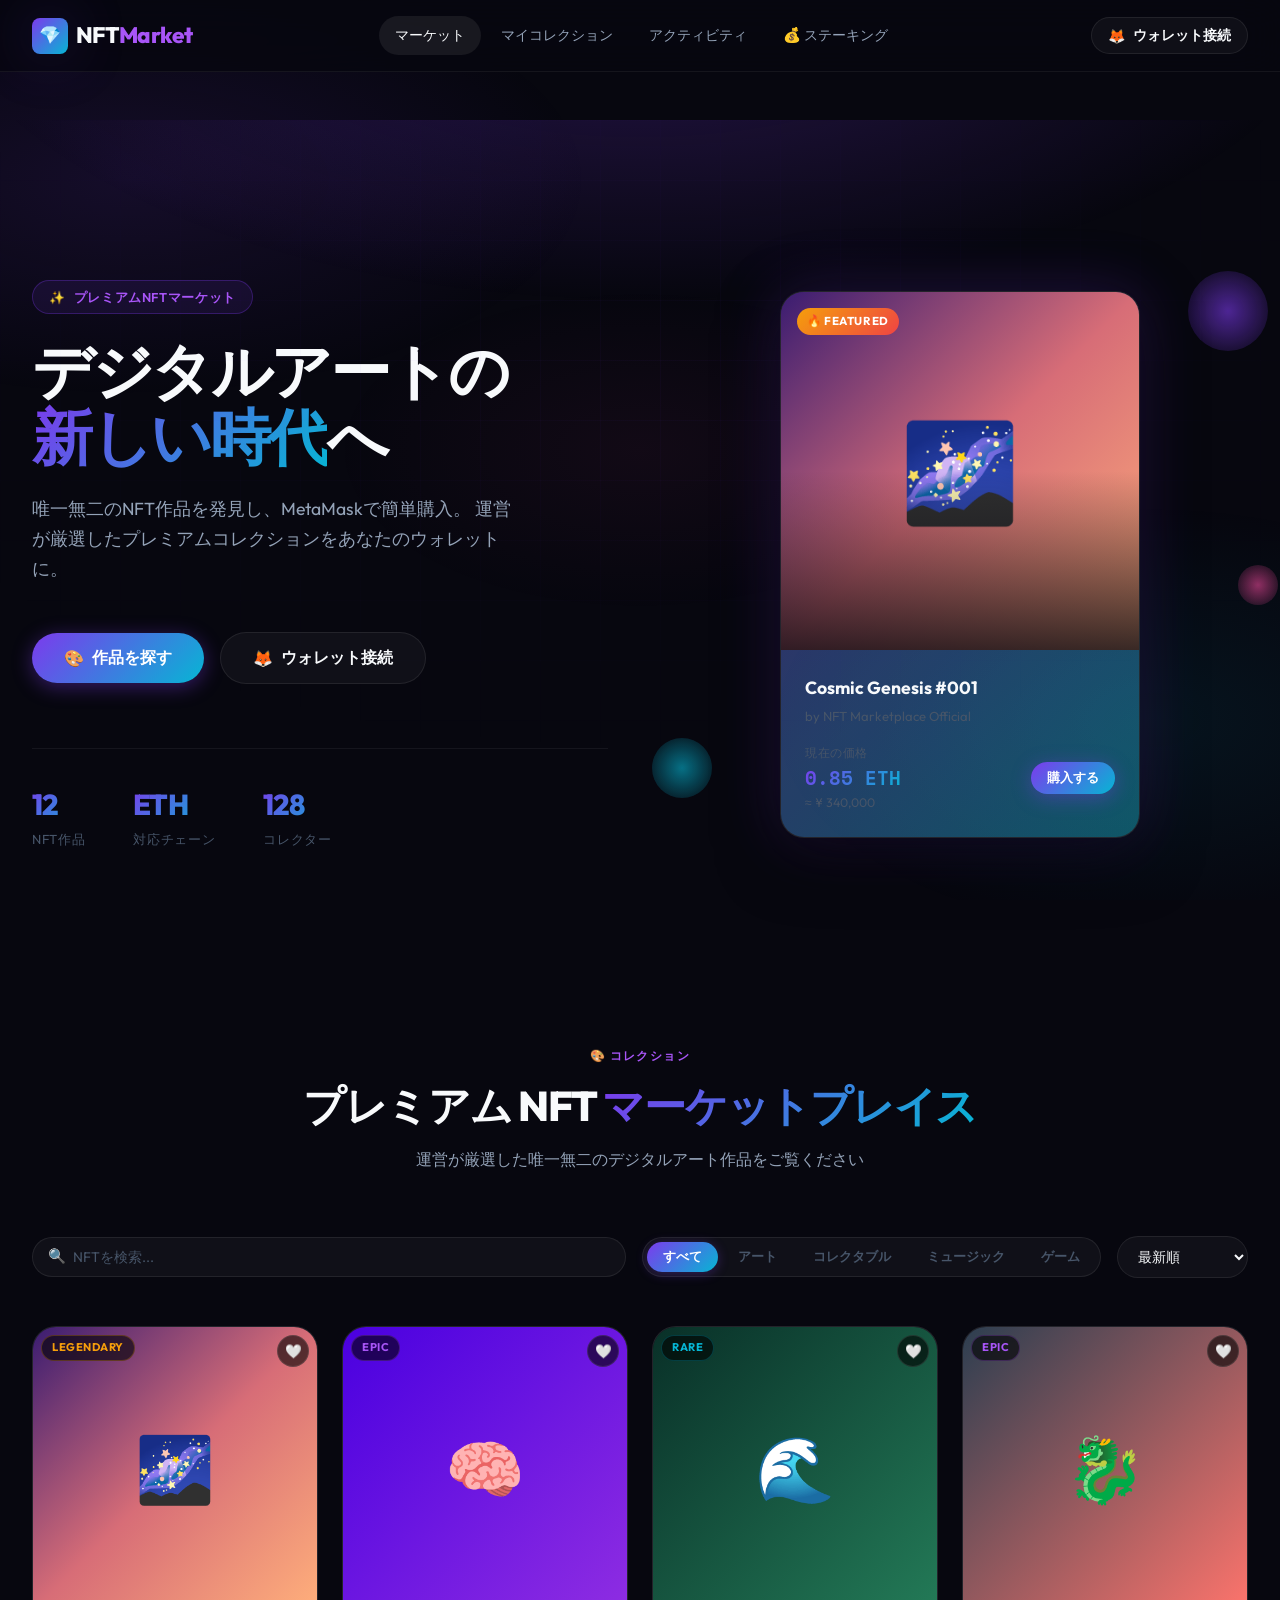
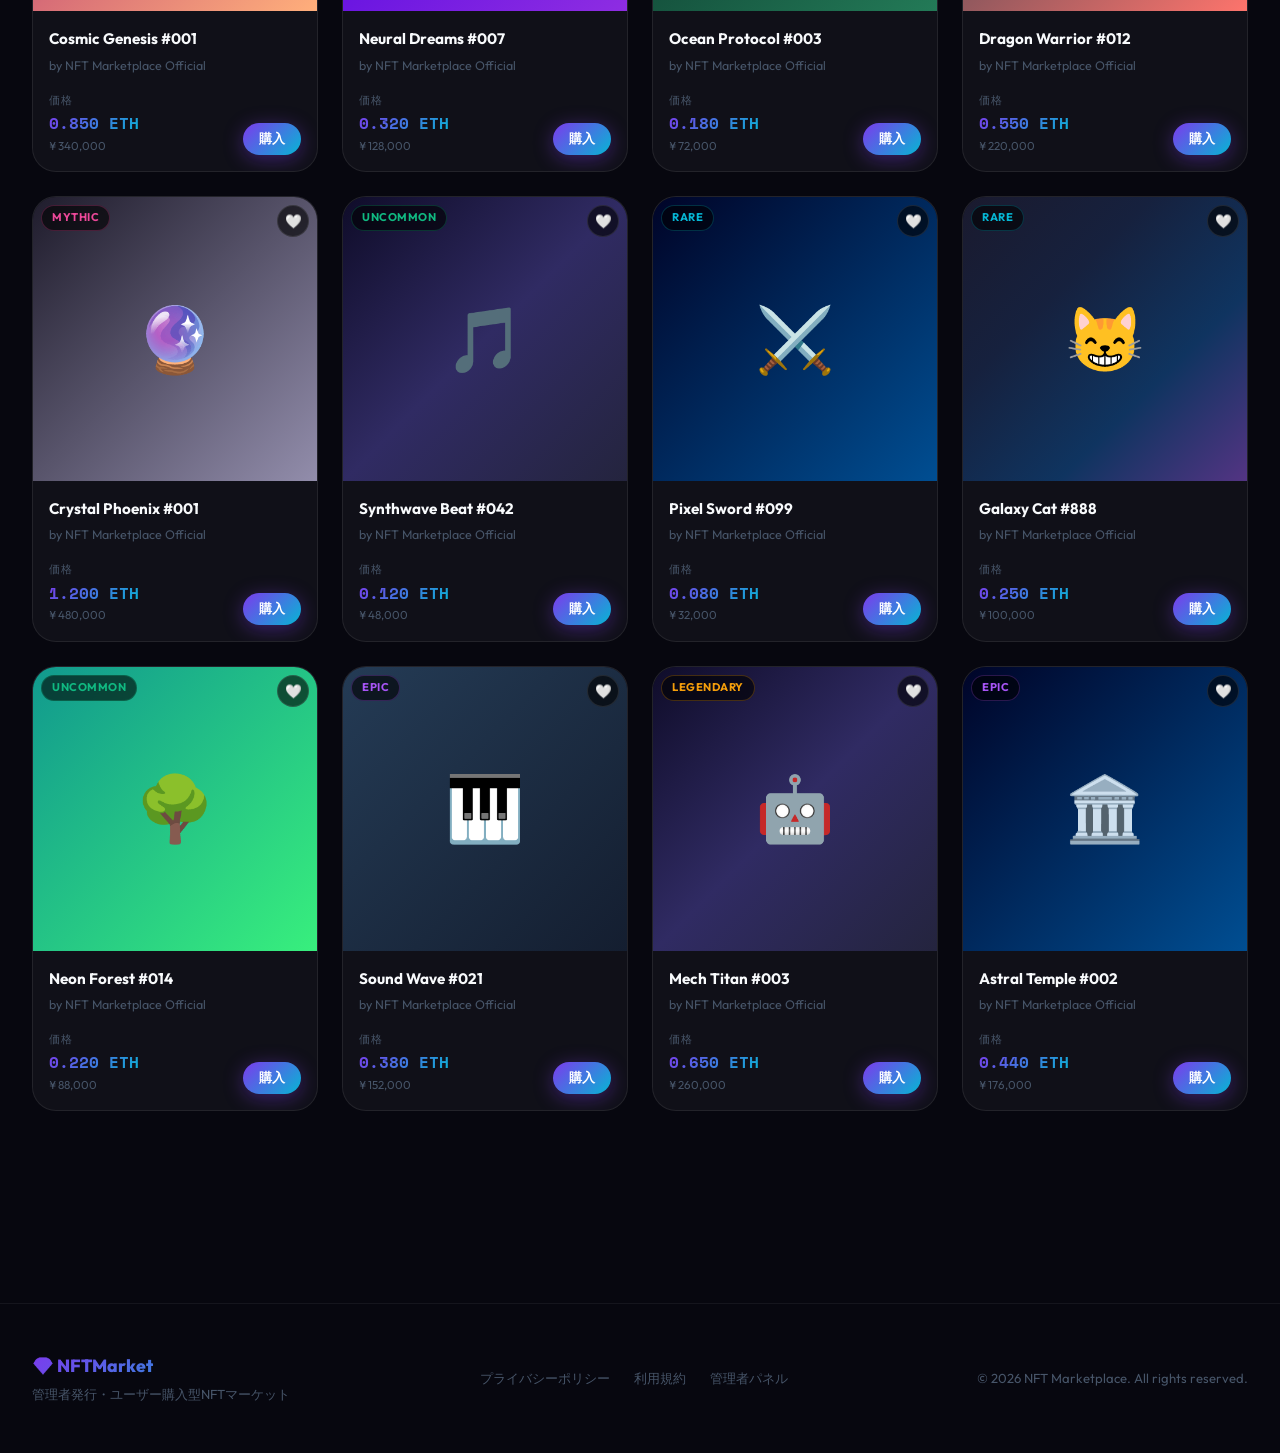
==== index.html @ 7eb214dc "feat: NFT Marketplace with staking feature - User marketplace: wallet connect, NFT grid, purchase fl" ====
<!DOCTYPE html>
<html lang="ja">

<head>
    <meta charset="UTF-8" />
    <meta name="viewport" content="width=device-width, initial-scale=1.0" />
    <meta name="description" content="NFT Marketplace — 唯一無二のデジタルアートを発見・購入。MetaMask対応のプレミアムNFTマーケット。" />
    <title>NFT Marketplace — デジタルアートの新時代</title>
    <link rel="stylesheet" href="styles.css" />
    <style>
        /* NFT color palettes for generated artwork */
        .nft-bg-1 {
            background: linear-gradient(135deg, #1a1a2e, #16213e, #0f3460, #533483);
        }

        .nft-bg-2 {
            background: linear-gradient(135deg, #0f0c29, #302b63, #24243e);
        }

        .nft-bg-3 {
            background: linear-gradient(135deg, #1f1c2c, #928dab);
        }

        .nft-bg-4 {
            background: linear-gradient(135deg, #093028, #237a57);
        }

        .nft-bg-5 {
            background: linear-gradient(135deg, #3a1c71, #d76d77, #ffaf7b);
        }

        .nft-bg-6 {
            background: linear-gradient(135deg, #000428, #004e92);
        }

        .nft-bg-7 {
            background: linear-gradient(135deg, #2c3e50, #fd746c);
        }

        .nft-bg-8 {
            background: linear-gradient(135deg, #243b55, #141e30);
        }

        .nft-bg-9 {
            background: linear-gradient(135deg, #4a00e0, #8e2de2);
        }

        .nft-bg-10 {
            background: linear-gradient(135deg, #11998e, #38ef7d);
        }
    </style>
</head>

<body>

    <!-- ============================================ -->
    <!-- NAVBAR                                       -->
    <!-- ============================================ -->
    <nav class="navbar" id="navbar">
        <div class="container">
            <div class="navbar-inner">
                <a href="#" class="navbar-logo" onclick="showPage('marketplace')">
                    <div class="logo-icon">💎</div>
                    <span>NFT<span class="logo-accent">Market</span></span>
                </a>

                <nav class="navbar-nav" role="navigation" aria-label="メインナビゲーション">
                    <a href="#" class="nav-link active" id="nav-marketplace"
                        onclick="showPage('marketplace'); return false;">マーケット</a>
                    <a href="#" class="nav-link" id="nav-collection"
                        onclick="showPage('collection'); return false;">マイコレクション</a>
                    <a href="#" class="nav-link" id="nav-activity"
                        onclick="showPage('activity'); return false;">アクティビティ</a>
                    <a href="#" class="nav-link" id="nav-staking" onclick="showPage('staking'); return false;">💰
                        ステーキング</a>
                </nav>

                <div class="navbar-actions">
                    <button class="btn-wallet" id="connectWalletBtn" onclick="openWalletModal()">
                        <span>🦊</span>
                        <span id="walletBtnText">ウォレット接続</span>
                    </button>
                </div>
            </div>
        </div>
    </nav>

    <!-- ============================================ -->
    <!-- MARKETPLACE PAGE                             -->
    <!-- ============================================ -->
    <div class="page-section active" id="page-marketplace">

        <!-- HERO -->
        <section class="hero">
            <div class="hero-bg"></div>
            <div class="hero-grid-lines"></div>
            <div class="container">
                <div class="hero-inner">
                    <!-- Left -->
                    <div class="hero-content" data-animate="fade-up">
                        <div class="hero-badge">
                            <span>✨</span>
                            <span>プレミアムNFTマーケット</span>
                        </div>
                        <h1 class="hero-title">
                            デジタルアートの<br>
                            <span class="text-gradient">新しい時代</span>へ
                        </h1>
                        <p class="hero-description">
                            唯一無二のNFT作品を発見し、MetaMaskで簡単購入。
                            運営が厳選したプレミアムコレクションをあなたのウォレットに。
                        </p>
                        <div class="hero-actions">
                            <button class="btn btn-primary btn-lg"
                                onclick="document.getElementById('marketplace-section').scrollIntoView({behavior:'smooth'})">
                                <span>🎨</span> 作品を探す
                            </button>
                            <button class="btn btn-secondary btn-lg" onclick="openWalletModal()">
                                <span>🦊</span> ウォレット接続
                            </button>
                        </div>
                        <div class="hero-stats">
                            <div class="hero-stat">
                                <div class="value text-gradient" id="stat-nfts">0</div>
                                <div class="label">NFT作品</div>
                            </div>
                            <div class="hero-stat">
                                <div class="value text-gradient">ETH</div>
                                <div class="label">対応チェーン</div>
                            </div>
                            <div class="hero-stat">
                                <div class="value text-gradient" id="stat-users">0</div>
                                <div class="label">コレクター</div>
                            </div>
                        </div>
                    </div>
                    <!-- Right: Featured NFT -->
                    <div class="hero-nft-showcase">
                        <div class="orb orb-1"></div>
                        <div class="orb orb-2"></div>
                        <div class="orb orb-3"></div>
                        <div class="featured-nft-card" id="featuredNFTCard">
                            <div class="nft-badge-featured">🔥 Featured</div>
                            <div class="featured-nft-img nft-bg-5" id="featuredNFTImg">
                                <span id="featuredNFTEmoji" style="font-size:6rem;">🌌</span>
                            </div>
                            <div class="featured-nft-info">
                                <div class="featured-nft-name" id="featuredNFTName">Cosmic Genesis #001</div>
                                <div class="featured-nft-creator" id="featuredNFTCreator">by NFT Marketplace Official
                                </div>
                                <div class="featured-nft-price-row">
                                    <div>
                                        <div class="price-label">現在の価格</div>
                                        <div class="price-value text-gradient" id="featuredNFTPrice">0.85 ETH</div>
                                        <div class="price-usd" id="featuredNFTPriceUSD">≈ ¥ 340,000</div>
                                    </div>
                                    <button class="btn btn-primary btn-sm" id="featuredBuyBtn"
                                        onclick="openFeaturedNFT()">購入する</button>
                                </div>
                            </div>
                        </div>
                    </div>
                </div>
            </div>
        </section>

        <!-- MARKETPLACE GRID -->
        <section class="section" id="marketplace-section">
            <div class="container">
                <div class="section-header">
                    <span class="section-label">🎨 コレクション</span>
                    <h2 class="section-title">プレミアム NFT <span class="text-gradient">マーケットプレイス</span></h2>
                    <p class="section-desc">運営が厳選した唯一無二のデジタルアート作品をご覧ください</p>
                </div>

                <!-- Filter Bar -->
                <div class="filter-bar">
                    <div class="search-input-wrap">
                        <span class="search-icon">🔍</span>
                        <input type="text" id="searchInput" class="search-input" placeholder="NFTを検索..."
                            oninput="filterNFTs()" />
                    </div>
                    <div class="filter-tabs" role="tablist">
                        <button class="filter-tab active" role="tab" onclick="setCategory('all', this)"
                            id="tab-all">すべて</button>
                        <button class="filter-tab" role="tab" onclick="setCategory('art', this)"
                            id="tab-art">アート</button>
                        <button class="filter-tab" role="tab" onclick="setCategory('collectible', this)"
                            id="tab-collectible">コレクタブル</button>
                        <button class="filter-tab" role="tab" onclick="setCategory('music', this)"
                            id="tab-music">ミュージック</button>
                        <button class="filter-tab" role="tab" onclick="setCategory('gaming', this)"
                            id="tab-gaming">ゲーム</button>
                    </div>
                    <select class="sort-select" id="sortSelect" onchange="sortNFTs()">
                        <option value="newest">最新順</option>
                        <option value="price-asc">価格: 安い順</option>
                        <option value="price-desc">価格: 高い順</option>
                        <option value="popular">人気順</option>
                    </select>
                </div>

                <!-- NFT Grid -->
                <div class="nft-grid" id="nftGrid" role="list" aria-label="NFTリスト">
                    <!-- Cards injected by JS -->
                </div>

                <div id="emptyState" class="empty-state hidden">
                    <div class="empty-state-icon">🔍</div>
                    <div class="empty-state-title">NFTが見つかりません</div>
                    <div class="empty-state-desc">検索条件を変更してお試しください</div>
                </div>
            </div>
        </section>

    </div><!-- /page-marketplace -->

    <!-- ============================================ -->
    <!-- MY COLLECTION PAGE                           -->
    <!-- ============================================ -->
    <div class="page-section" id="page-collection">
        <div class="container">
            <div class="section-header" style="padding-top: var(--space-3xl);">
                <span class="section-label">🏆 マイコレクション</span>
                <h2 class="section-title">所有している <span class="text-gradient">NFT</span></h2>
                <p class="section-desc">あなたのウォレットに収録されたNFT作品</p>
            </div>
            <div id="collectionGrid" class="nft-grid"></div>
            <div id="collectionEmpty" class="empty-state hidden">
                <div class="empty-state-icon">🎨</div>
                <div class="empty-state-title">コレクションがありません</div>
                <div class="empty-state-desc">マーケットプレイスでNFTを購入してコレクションを始めましょう！</div>
                <button class="btn btn-primary mt-lg" onclick="showPage('marketplace')">マーケットへ</button>
            </div>
            <div id="collectionNoWallet" class="empty-state">
                <div class="empty-state-icon">🦊</div>
                <div class="empty-state-title">ウォレットを接続してください</div>
                <div class="empty-state-desc">コレクションを表示するにはウォレット接続が必要です</div>
                <button class="btn btn-primary mt-lg" onclick="openWalletModal()">ウォレット接続</button>
            </div>
        </div>
    </div>

    <!-- ============================================ -->
    <!-- ACTIVITY PAGE                                -->
    <!-- ============================================ -->
    <div class="page-section" id="page-activity">
        <div class="container">
            <div class="section-header" style="padding-top: var(--space-3xl);">
                <span class="section-label">📊 アクティビティ</span>
                <h2 class="section-title">取引 <span class="text-gradient">履歴</span></h2>
                <p class="section-desc">最近のマーケットプレイスの取引記録</p>
            </div>
            <div id="activityList" class="activity-list"></div>
        </div>
        <style>
            .activity-list {
                display: flex;
                flex-direction: column;
                gap: var(--space-sm);
                max-width: 800px;
                margin: 0 auto;
            }

            .activity-row {
                display: flex;
                align-items: center;
                gap: var(--space-lg);
                padding: var(--space-md) var(--space-lg);
                background: var(--bg-card);
                border: 1px solid var(--border-card);
                border-radius: var(--radius-lg);
                transition: var(--transition);
            }

            .activity-row:hover {
                background: var(--bg-card-hover);
                border-color: var(--border-active);
            }

            .activity-emoji {
                font-size: 1.5rem;
                width: 42px;
                text-align: center;
                flex-shrink: 0;
            }

            .activity-details {
                flex: 1;
            }

            .activity-name {
                font-weight: 700;
                font-size: 0.9rem;
            }

            .activity-meta {
                font-size: 0.78rem;
                color: var(--text-muted);
                margin-top: 2px;
            }

            .activity-price {
                font-weight: 800;
                font-family: var(--font-mono);
                font-size: 0.95rem;
            }

            .activity-price .text-gradient {
                display: inline;
            }

            .activity-time {
                font-size: 0.75rem;
                color: var(--text-muted);
                flex-shrink: 0;
            }
        </style>
    </div>

    <!-- ============================================ -->
    <!-- NFT DETAIL MODAL                             -->
    <!-- ============================================ -->
    <div class="modal-overlay" id="nftModal" role="dialog" aria-modal="true" aria-labelledby="modalNFTName"
        onclick="closeModal(event)">
        <div class="modal" id="nftModalContent">
            <div class="modal-inner">
                <div class="modal-img-side nft-bg-5" id="modalImgSide">
                    <button class="modal-close" onclick="closeNFTModal()" aria-label="閉じる">✕</button>
                    <span id="modalEmoji" style="font-size:7rem; position:relative; z-index:1;">🌌</span>
                </div>
                <div class="modal-info-side">
                    <div>
                        <h2 class="modal-nft-name" id="modalNFTName">NFT Name</h2>
                        <div class="modal-nft-creator" id="modalNFTCreator">by NFT Marketplace Official</div>
                    </div>
                    <div class="modal-price-box">
                        <div class="price-label">現在の価格</div>
                        <div class="modal-price-eth" id="modalPriceETH">0.00 ETH</div>
                        <div class="modal-price-usd" id="modalPriceUSD">≈ ¥ 0</div>
                    </div>
                    <div>
                        <div
                            style="font-size:0.78rem; color:var(--text-muted); text-transform:uppercase; letter-spacing:0.08em; margin-bottom:var(--space-sm);">
                            説明</div>
                        <div class="modal-description" id="modalDescription">--</div>
                    </div>
                    <div>
                        <div
                            style="font-size:0.78rem; color:var(--text-muted); text-transform:uppercase; letter-spacing:0.08em; margin-bottom:var(--space-sm);">
                            プロパティ</div>
                        <div class="modal-properties" id="modalProperties"></div>
                    </div>
                    <div>
                        <button class="modal-buy-btn" id="modalBuyBtn" onclick="buyNFT()">
                            <span id="buyBtnText">💎 今すぐ購入</span>
                        </button>
                        <div id="buyStatusMsg"
                            style="text-align:center; font-size:0.8rem; color:var(--text-muted); margin-top:8px;"></div>
                    </div>
                </div>
            </div>
        </div>
    </div>

    <!-- ============================================ -->
    <!-- WALLET MODAL                                 -->
    <!-- ============================================ -->
    <div class="modal-overlay" id="walletModal" role="dialog" aria-modal="true" aria-labelledby="walletModalTitle"
        onclick="closeWalletModal(event)">
        <div class="modal wallet-modal" id="walletModalContent">
            <div class="modal-header">
                <div style="font-size:2.5rem; margin-bottom:var(--space-md);">🔐</div>
                <h2 class="modal-nft-name" id="walletModalTitle" style="font-size:1.3rem; margin-bottom:8px;">ウォレットを選択
                </h2>
                <p style="font-size:0.85rem; color:var(--text-muted);">NFTの購入・管理にウォレット接続が必要です</p>
            </div>
            <div class="modal-body">
                <div class="wallet-options" style="margin-top: var(--space-lg);">
                    <button class="wallet-option" id="metamaskBtn" onclick="connectWallet('metamask')">
                        <div class="wallet-option-icon" style="background: rgba(249,115,22,0.15);">🦊</div>
                        <div>
                            <div>MetaMask</div>
                            <div class="wallet-option-desc">最も人気のEthereumウォレット</div>
                        </div>
                        <span style="margin-left:auto; color:var(--text-muted);">→</span>
                    </button>
                    <button class="wallet-option" id="walletconnectBtn" onclick="connectWallet('walletconnect')">
                        <div class="wallet-option-icon" style="background: rgba(59,130,246,0.15);">🔗</div>
                        <div>
                            <div>WalletConnect</div>
                            <div class="wallet-option-desc">QRコードでモバイルウォレット接続</div>
                        </div>
                        <span style="margin-left:auto; color:var(--text-muted);">→</span>
                    </button>
                    <button class="wallet-option" id="coinbaseBtn" onclick="connectWallet('coinbase')">
                        <div class="wallet-option-icon" style="background: rgba(99,102,241,0.15);">🔵</div>
                        <div>
                            <div>Coinbase Wallet</div>
                            <div class="wallet-option-desc">Coinbase公式ウォレット</div>
                        </div>
                        <span style="margin-left:auto; color:var(--text-muted);">→</span>
                    </button>
                </div>
                <p style="text-align:center; font-size:0.75rem; color:var(--text-muted); margin-top:var(--space-lg);">
                    ウォレット接続により利用規約に同意したことになります
                </p>
            </div>
            <button class="modal-close" onclick="closeWalletModal()"
                style="position:absolute; top:16px; right:16px;">✕</button>
        </div>
    </div>

    <!-- ============================================ -->
    <!-- PURCHASE CONFIRM MODAL                       -->
    <!-- ============================================ -->
    <div class="modal-overlay" id="purchaseModal" role="dialog" aria-modal="true" onclick="closePurchaseModal(event)">
        <div class="modal" style="max-width:420px;" id="purchaseModalContent">
            <div style="padding:var(--space-2xl); text-align:center;">
                <div id="purchaseAnimation" style="font-size:3.5rem; margin-bottom:var(--space-lg);">⏳</div>
                <h2 style="font-size:1.3rem; margin-bottom:var(--space-sm);" id="purchaseTitle">取引を確認中...</h2>
                <p style="font-size:0.875rem; color:var(--text-secondary); margin-bottom:var(--space-xl);"
                    id="purchaseDesc">
                    MetaMaskで取引を承認してください
                </p>
                <div id="purchaseTxHash"
                    style="font-size:0.78rem; color:var(--text-muted); font-family:var(--font-mono); word-break:break-all; display:none;">
                </div>
                <button class="btn btn-secondary mt-lg" id="purchaseCloseBtn" onclick="closePurchaseModal()"
                    style="display:none;">閉じる</button>
            </div>
        </div>
    </div>

    <!-- ============================================ -->
    <!-- TOAST CONTAINER                              -->
    <!-- ============================================ -->
    <div class="toast-container" id="toastContainer" role="alert" aria-live="polite"></div>

    <!-- ============================================ -->
    <!-- STAKING PAGE                                 -->
    <!-- ============================================ -->
    <div class="page-section" id="page-staking">
        <div class="container">
            <div class="section-header" style="padding-top: var(--space-3xl);">
                <span class="section-label">💰 ステーキング</span>
                <h1 class="section-title">ETH <span class="text-gradient">ステーキング</span></h1>
                <p class="section-desc">ETHをステーキングしてUSDTを獲得。最大36% APRの高利回り運用プログラム</p>
            </div>

            <!-- Stats Bar -->
            <div class="staking-stats-bar">
                <div class="staking-stat-card">
                    <div class="staking-stat-value text-gradient" id="sTVL">0.000</div>
                    <div class="staking-stat-label">Total Value Locked (ETH)</div>
                </div>
                <div class="staking-stat-card">
                    <div class="staking-stat-value" style="color:#10b981;" id="sTotalRewards">0</div>
                    <div class="staking-stat-label">配布予定報酬 (USDT)</div>
                </div>
                <div class="staking-stat-card">
                    <div class="staking-stat-value" style="color:#f59e0b;">36%</div>
                    <div class="staking-stat-label">最高 APR</div>
                </div>
                <div class="staking-stat-card">
                    <div class="staking-stat-value" style="color:#a855f7;" id="sStakerCount">0</div>
                    <div class="staking-stat-label">ステーカー数</div>
                </div>
            </div>

            <!-- Grid: Selection + Form -->
            <div id="stakingContent"
                style="display:grid; grid-template-columns:1fr 360px; gap:var(--space-xl); align-items:start;">
                <!-- Left -->
                <div>
                    <!-- Step 1: APR -->
                    <div class="step-label">① APRプランを選択</div>
                    <div class="apr-tiers-grid" id="aprTiersGrid"></div>

                    <!-- Step 2: Period -->
                    <div class="step-label" style="margin-top:var(--space-lg);">② ステーキング期間を選択</div>
                    <div class="period-selector" id="periodSelector" style="margin-bottom:var(--space-2xl);"></div>

                    <!-- My Stakes -->
                    <div class="step-label" style="margin-top:var(--space-xl);">📋 マイステーキング</div>
                    <div id="myStakesList" class="my-stakes-list"></div>
                    <div id="myStakesEmpty" class="empty-state hidden">
                        <div class="empty-state-icon">💰</div>
                        <div class="empty-state-title">ステーキングはありません</div>
                        <div class="empty-state-desc">APRプランと期間を選択してステーキングを始めましょう</div>
                    </div>
                    <div id="myStakesNoWallet" class="empty-state">
                        <div class="empty-state-icon">🦊</div>
                        <div class="empty-state-title">ウォレットを接続してください</div>
                        <div class="empty-state-desc">ステーキングにはウォレット接続が必要です</div>
                        <button class="btn btn-primary mt-lg" onclick="openWalletModal()">ウォレット接続</button>
                    </div>
                </div>

                <!-- Right: Form -->
                <div>
                    <div class="staking-form-card">
                        <div class="staking-form-title">⚡ ステーキング設定</div>

                        <!-- Summary of selections -->
                        <div id="stakeSelectionSummary"
                            style="margin-bottom:var(--space-md); padding:var(--space-sm) var(--space-md); background:var(--bg-secondary); border-radius:var(--radius-md); font-size:0.8rem; color:var(--text-muted); display:flex; gap:8px; flex-wrap:wrap;">
                            <span id="sSelAPR">APR: 未選択</span>
                            <span style="opacity:0.3;">•</span>
                            <span id="sSelPeriod">期間: 未選択</span>
                        </div>

                        <!-- Amount -->
                        <div
                            style="font-size:0.75rem; font-weight:600; color:var(--text-muted); text-transform:uppercase; letter-spacing:0.08em; margin-bottom:6px;">
                            ステーキング額</div>
                        <div class="staking-amount-wrap">
                            <input type="number" id="stakeAmountInput" class="staking-amount-input" placeholder="0.00"
                                min="0.001" step="0.001" oninput="updateStakeCalc()" />
                            <span class="staking-amount-unit">ETH</span>
                        </div>
                        <div id="stakeMinWarning"
                            style="font-size:0.72rem; color:#f59e0b; margin-bottom:var(--space-sm); display:none;">⚠️
                            最小額: <span id="stakeMinAmt">0.1</span> ETH</div>

                        <!-- Reward Calculator -->
                        <div class="reward-calc" id="rewardCalc">
                            <div class="reward-row"><span class="rk">元本 USDT</span><span class="rv"
                                    id="calcPrincipal">—</span></div>
                            <div class="reward-row"><span class="rk">APR</span><span class="rv" id="calcAPR">—</span>
                            </div>
                            <div class="reward-row"><span class="rk">期間</span><span class="rv" id="calcPeriod">—</span>
                            </div>
                            <div class="reward-row"><span class="rk">報酬 USDT</span><span class="rv" id="calcReward"
                                    style="color:#10b981;">—</span></div>
                            <div class="reward-row reward-total"
                                style="margin-top:4px; padding-top:10px; border-top:1px solid var(--border-subtle);">
                                <span class="rk" style="font-weight:700;">💎 総受取額 USDT</span><span class="rv"
                                    id="calcTotal">—</span></div>
                            <div class="reward-row"><span class="rk">満期日</span><span class="rv" id="calcMaturity"
                                    style="font-size:0.78rem;">—</span></div>
                        </div>

                        <button class="btn btn-primary w-full" id="submitStakeBtn" onclick="submitStake()"
                            style="width:100%; padding:14px; font-size:1rem; border-radius:var(--radius-lg);" disabled>
                            <span id="submitStakeText">💰 ステーキングする</span>
                        </button>
                        <div style="text-align:center; font-size:0.72rem; color:var(--text-muted); margin-top:8px;"
                            id="stakeSubmitHint">
                            APR・期間・金額を選択してください
                        </div>

                        <div
                            style="margin-top:var(--space-lg); padding-top:var(--space-md); border-top:1px solid var(--border-subtle); font-size:0.72rem; color:var(--text-muted); line-height:1.8;">
                            <div>• 払い出しはすべて <strong style="color:var(--text-secondary);">USDT</strong> で行われます</div>
                            <div>• 期間途中の解約はできません</div>
                            <div>• ETH/USDT レート: 3,000 USDT (デモ)</div>
                        </div>
                    </div>
                </div>
            </div><!-- /grid -->
        </div>
    </div><!-- /page-staking -->

    <!-- ============================================ -->
    <!-- FOOTER                                       -->
    <!-- ============================================ -->
    <footer class="footer">
        <div class="container">
            <div class="footer-inner">
                <div>
                    <div class="footer-logo text-gradient">💎 NFTMarket</div>
                    <div class="footer-copy" style="margin-top:4px;">管理者発行・ユーザー購入型NFTマーケット</div>
                </div>
                <div class="footer-links">
                    <a href="#" class="footer-link">プライバシーポリシー</a>
                    <a href="#" class="footer-link">利用規約</a>
                    <a href="admin/" class="footer-link">管理者パネル</a>
                </div>
                <div class="footer-copy">© 2026 NFT Marketplace. All rights reserved.</div>
            </div>
        </div>
    </footer>

    <script src="app.js"></script>
</body>

</html>
---- styles.css ----
@import url('https://fonts.googleapis.com/css2?family=Outfit:wght@300;400;500;600;700;800;900&family=Space+Mono:ital,wght@0,400;0,700;1,400&display=swap');

/* ============================================
   DESIGN TOKENS
   ============================================ */
:root {
    /* Backgrounds */
    --bg-primary: #07070f;
    --bg-secondary: #0d0d1a;
    --bg-tertiary: #12121f;
    --bg-card: rgba(255, 255, 255, 0.04);
    --bg-card-hover: rgba(255, 255, 255, 0.07);
    --bg-glass: rgba(13, 13, 26, 0.7);

    /* Accent Colors */
    --accent-purple: #7c3aed;
    --accent-purple-light: #a855f7;
    --accent-cyan: #06b6d4;
    --accent-cyan-light: #22d3ee;
    --accent-pink: #ec4899;
    --accent-gold: #f59e0b;
    --accent-green: #10b981;

    /* Gradients */
    --gradient-primary: linear-gradient(135deg, #7c3aed 0%, #06b6d4 100%);
    --gradient-neon: linear-gradient(135deg, #ec4899 0%, #7c3aed 50%, #06b6d4 100%);
    --gradient-gold: linear-gradient(135deg, #f59e0b 0%, #ef4444 100%);
    --gradient-card-border: linear-gradient(135deg, rgba(124, 58, 237, 0.4), rgba(6, 182, 212, 0.4));
    --gradient-hero: radial-gradient(ellipse 80% 60% at 50% -20%, rgba(124, 58, 237, 0.3) 0%, transparent 70%);

    /* Text */
    --text-primary: #f8fafc;
    --text-secondary: #94a3b8;
    --text-muted: #475569;

    /* Borders */
    --border-subtle: rgba(255, 255, 255, 0.06);
    --border-active: rgba(124, 58, 237, 0.5);
    --border-card: rgba(255, 255, 255, 0.08);

    /* Glows & Shadows */
    --glow-purple: 0 0 60px rgba(124, 58, 237, 0.25);
    --glow-cyan: 0 0 60px rgba(6, 182, 212, 0.25);
    --glow-pink: 0 0 60px rgba(236, 72, 153, 0.25);
    --shadow-card: 0 8px 32px rgba(0, 0, 0, 0.4);
    --shadow-lg: 0 20px 60px rgba(0, 0, 0, 0.5);

    /* Spacing */
    --space-xs: 4px;
    --space-sm: 8px;
    --space-md: 16px;
    --space-lg: 24px;
    --space-xl: 32px;
    --space-2xl: 48px;
    --space-3xl: 64px;
    --space-4xl: 96px;

    /* Radii */
    --radius-sm: 8px;
    --radius-md: 12px;
    --radius-lg: 16px;
    --radius-xl: 24px;
    --radius-2xl: 32px;
    --radius-full: 9999px;

    /* Typography */
    --font-primary: 'Outfit', sans-serif;
    --font-mono: 'Space Mono', monospace;

    /* Transitions */
    --transition-fast: all 0.15s ease;
    --transition: all 0.3s cubic-bezier(0.4, 0, 0.2, 1);
    --transition-slow: all 0.5s cubic-bezier(0.4, 0, 0.2, 1);
}

/* ============================================
   RESET & BASE
   ============================================ */
*,
*::before,
*::after {
    margin: 0;
    padding: 0;
    box-sizing: border-box;
}

html {
    scroll-behavior: smooth;
    font-size: 16px;
}

body {
    font-family: var(--font-primary);
    background-color: var(--bg-primary);
    color: var(--text-primary);
    line-height: 1.6;
    overflow-x: hidden;
    min-height: 100vh;
}

body::before {
    content: '';
    position: fixed;
    inset: 0;
    background:
        radial-gradient(ellipse 60% 40% at 10% 20%, rgba(124, 58, 237, 0.12) 0%, transparent 60%),
        radial-gradient(ellipse 50% 40% at 90% 80%, rgba(6, 182, 212, 0.08) 0%, transparent 60%),
        radial-gradient(ellipse 40% 30% at 50% 50%, rgba(236, 72, 153, 0.05) 0%, transparent 60%);
    pointer-events: none;
    z-index: 0;
}

a {
    text-decoration: none;
    color: inherit;
}

ul {
    list-style: none;
}

img {
    max-width: 100%;
    display: block;
}

button {
    cursor: pointer;
    border: none;
    background: none;
    font-family: inherit;
}

input,
select,
textarea {
    font-family: inherit;
}

/* ============================================
   SCROLLBAR
   ============================================ */
::-webkit-scrollbar {
    width: 6px;
}

::-webkit-scrollbar-track {
    background: var(--bg-secondary);
}

::-webkit-scrollbar-thumb {
    background: linear-gradient(to bottom, var(--accent-purple), var(--accent-cyan));
    border-radius: var(--radius-full);
}

/* ============================================
   TYPOGRAPHY
   ============================================ */
h1,
h2,
h3,
h4,
h5,
h6 {
    font-weight: 700;
    line-height: 1.2;
    letter-spacing: -0.02em;
}

.text-gradient {
    background: var(--gradient-primary);
    -webkit-background-clip: text;
    -webkit-text-fill-color: transparent;
    background-clip: text;
}

.text-gradient-neon {
    background: var(--gradient-neon);
    -webkit-background-clip: text;
    -webkit-text-fill-color: transparent;
    background-clip: text;
}

.text-mono {
    font-family: var(--font-mono);
    font-size: 0.85em;
}

/* ============================================
   LAYOUT
   ============================================ */
.container {
    max-width: 1280px;
    margin: 0 auto;
    padding: 0 var(--space-xl);
}

.section {
    padding: var(--space-4xl) 0;
    position: relative;
    z-index: 1;
}

/* ============================================
   NAVBAR
   ============================================ */
.navbar {
    position: fixed;
    top: 0;
    left: 0;
    right: 0;
    z-index: 1000;
    padding: var(--space-md) 0;
    background: rgba(7, 7, 15, 0.8);
    backdrop-filter: blur(20px);
    -webkit-backdrop-filter: blur(20px);
    border-bottom: 1px solid var(--border-subtle);
    transition: var(--transition);
}

.navbar.scrolled {
    padding: var(--space-sm) 0;
    background: rgba(7, 7, 15, 0.95);
    box-shadow: 0 4px 30px rgba(0, 0, 0, 0.5);
}

.navbar-inner {
    display: flex;
    align-items: center;
    justify-content: space-between;
    gap: var(--space-xl);
}

.navbar-logo {
    display: flex;
    align-items: center;
    gap: var(--space-sm);
    font-size: 1.4rem;
    font-weight: 800;
    letter-spacing: -0.03em;
}

.navbar-logo .logo-icon {
    width: 36px;
    height: 36px;
    background: var(--gradient-primary);
    border-radius: var(--radius-sm);
    display: flex;
    align-items: center;
    justify-content: center;
    font-size: 1.1rem;
    box-shadow: var(--glow-purple);
}

.navbar-logo span {
    color: var(--text-primary);
}

.navbar-logo .logo-accent {
    color: var(--accent-purple-light);
}

.navbar-nav {
    display: flex;
    align-items: center;
    gap: var(--space-xs);
}

.nav-link {
    padding: var(--space-sm) var(--space-md);
    border-radius: var(--radius-full);
    font-size: 0.9rem;
    font-weight: 500;
    color: var(--text-secondary);
    transition: var(--transition);
    position: relative;
}

.nav-link:hover {
    color: var(--text-primary);
    background: var(--bg-card);
}

.nav-link.active {
    color: var(--text-primary);
    background: var(--bg-card-hover);
}

.navbar-actions {
    display: flex;
    align-items: center;
    gap: var(--space-md);
}

/* ============================================
   BUTTONS
   ============================================ */
.btn {
    display: inline-flex;
    align-items: center;
    justify-content: center;
    gap: var(--space-sm);
    padding: 10px var(--space-lg);
    border-radius: var(--radius-full);
    font-size: 0.9rem;
    font-weight: 600;
    transition: var(--transition);
    position: relative;
    overflow: hidden;
    white-space: nowrap;
}

.btn::before {
    content: '';
    position: absolute;
    inset: 0;
    background: rgba(255, 255, 255, 0.1);
    opacity: 0;
    transition: var(--transition);
}

.btn:hover::before {
    opacity: 1;
}

.btn-primary {
    background: var(--gradient-primary);
    color: white;
    box-shadow: 0 4px 20px rgba(124, 58, 237, 0.4);
}

.btn-primary:hover {
    transform: translateY(-2px);
    box-shadow: 0 8px 30px rgba(124, 58, 237, 0.5);
}

.btn-secondary {
    background: var(--bg-card);
    color: var(--text-primary);
    border: 1px solid var(--border-card);
}

.btn-secondary:hover {
    border-color: var(--border-active);
    background: var(--bg-card-hover);
    transform: translateY(-1px);
}

.btn-outline {
    background: transparent;
    color: var(--accent-purple-light);
    border: 1px solid var(--accent-purple);
}

.btn-outline:hover {
    background: rgba(124, 58, 237, 0.1);
    transform: translateY(-1px);
}

.btn-danger {
    background: linear-gradient(135deg, #ef4444, #dc2626);
    color: white;
}

.btn-sm {
    padding: 7px var(--space-md);
    font-size: 0.82rem;
}

.btn-lg {
    padding: 14px var(--space-xl);
    font-size: 1rem;
}

/* Wallet Connect Button */
.btn-wallet {
    background: var(--bg-card);
    border: 1px solid var(--border-card);
    color: var(--text-primary);
    padding: 8px var(--space-md);
    border-radius: var(--radius-full);
    font-size: 0.875rem;
    font-weight: 600;
    transition: var(--transition);
    display: flex;
    align-items: center;
    gap: var(--space-sm);
}

.btn-wallet:hover {
    border-color: var(--accent-purple);
    background: var(--bg-card-hover);
    box-shadow: var(--glow-purple);
}

.btn-wallet.connected {
    border-color: var(--accent-green);
    color: var(--accent-green);
}

.wallet-dot {
    width: 8px;
    height: 8px;
    border-radius: 50%;
    background: var(--accent-green);
    box-shadow: 0 0 8px var(--accent-green);
    animation: pulse-green 2s infinite;
}

@keyframes pulse-green {

    0%,
    100% {
        box-shadow: 0 0 4px var(--accent-green);
    }

    50% {
        box-shadow: 0 0 12px var(--accent-green);
    }
}

/* ============================================
   HERO SECTION
   ============================================ */
.hero {
    padding: 160px 0 var(--space-4xl);
    position: relative;
    z-index: 1;
    overflow: hidden;
}

.hero-bg {
    position: absolute;
    inset: 0;
    background: var(--gradient-hero);
    pointer-events: none;
}

.hero-grid-lines {
    position: absolute;
    inset: 0;
    background-image:
        linear-gradient(rgba(124, 58, 237, 0.04) 1px, transparent 1px),
        linear-gradient(90deg, rgba(124, 58, 237, 0.04) 1px, transparent 1px);
    background-size: 60px 60px;
    pointer-events: none;
    mask-image: radial-gradient(ellipse 80% 60% at 50% 30%, black 0%, transparent 80%);
}

.hero-inner {
    display: grid;
    grid-template-columns: 1fr 1fr;
    gap: var(--space-3xl);
    align-items: center;
}

.hero-badge {
    display: inline-flex;
    align-items: center;
    gap: var(--space-sm);
    padding: 6px var(--space-md);
    background: rgba(124, 58, 237, 0.1);
    border: 1px solid rgba(124, 58, 237, 0.3);
    border-radius: var(--radius-full);
    font-size: 0.8rem;
    font-weight: 600;
    color: var(--accent-purple-light);
    margin-bottom: var(--space-lg);
    letter-spacing: 0.05em;
    text-transform: uppercase;
}

.hero-title {
    font-size: clamp(2.5rem, 5vw, 3.8rem);
    font-weight: 900;
    line-height: 1.08;
    letter-spacing: -0.04em;
    margin-bottom: var(--space-lg);
}

.hero-description {
    font-size: 1.1rem;
    color: var(--text-secondary);
    line-height: 1.7;
    margin-bottom: var(--space-2xl);
    max-width: 480px;
}

.hero-actions {
    display: flex;
    align-items: center;
    gap: var(--space-md);
    flex-wrap: wrap;
}

.hero-stats {
    display: flex;
    gap: var(--space-2xl);
    margin-top: var(--space-3xl);
    padding-top: var(--space-xl);
    border-top: 1px solid var(--border-subtle);
}

.hero-stat .value {
    font-size: 1.8rem;
    font-weight: 800;
    letter-spacing: -0.03em;
}

.hero-stat .label {
    font-size: 0.82rem;
    color: var(--text-muted);
    margin-top: 2px;
    text-transform: uppercase;
    letter-spacing: 0.05em;
}

/* Hero Featured NFT */
.hero-nft-showcase {
    position: relative;
    display: flex;
    align-items: center;
    justify-content: center;
}

.featured-nft-card {
    width: 360px;
    background: var(--bg-card);
    border: 1px solid var(--border-card);
    border-radius: var(--radius-xl);
    overflow: hidden;
    box-shadow: var(--shadow-lg), var(--glow-purple);
    position: relative;
    animation: float 6s ease-in-out infinite;
}

@keyframes float {

    0%,
    100% {
        transform: translateY(0);
    }

    50% {
        transform: translateY(-16px);
    }
}

.featured-nft-card::before {
    content: '';
    position: absolute;
    inset: -1px;
    background: var(--gradient-card-border);
    border-radius: var(--radius-xl);
    z-index: -1;
}

.featured-nft-img {
    width: 100%;
    aspect-ratio: 1;
    background: linear-gradient(135deg, #1a1a2e, #16213e, #0f3460);
    display: flex;
    align-items: center;
    justify-content: center;
    font-size: 6rem;
    position: relative;
    overflow: hidden;
}

.featured-nft-img::after {
    content: '';
    position: absolute;
    inset: 0;
    background: linear-gradient(to bottom, transparent 50%, rgba(7, 7, 15, 0.8) 100%);
}

.nft-badge-featured {
    position: absolute;
    top: var(--space-md);
    left: var(--space-md);
    padding: 4px 10px;
    background: var(--gradient-gold);
    border-radius: var(--radius-full);
    font-size: 0.72rem;
    font-weight: 700;
    color: white;
    text-transform: uppercase;
    letter-spacing: 0.05em;
    z-index: 2;
}

.featured-nft-info {
    padding: var(--space-lg);
}

.featured-nft-name {
    font-size: 1.1rem;
    font-weight: 700;
    margin-bottom: var(--space-xs);
}

.featured-nft-creator {
    font-size: 0.82rem;
    color: var(--text-muted);
    margin-bottom: var(--space-md);
}

.featured-nft-price-row {
    display: flex;
    align-items: center;
    justify-content: space-between;
}

.price-label {
    font-size: 0.75rem;
    color: var(--text-muted);
    text-transform: uppercase;
    letter-spacing: 0.05em;
}

.price-value {
    font-size: 1.2rem;
    font-weight: 800;
    font-family: var(--font-mono);
}

.price-usd {
    font-size: 0.78rem;
    color: var(--text-muted);
}

/* Floating orbs around hero */
.orb {
    position: absolute;
    border-radius: 50%;
    pointer-events: none;
    animation: orb-float 8s ease-in-out infinite;
}

.orb-1 {
    width: 80px;
    height: 80px;
    background: radial-gradient(circle, rgba(124, 58, 237, 0.6), transparent);
    top: -20px;
    right: -20px;
    animation-delay: 0s;
}

.orb-2 {
    width: 60px;
    height: 60px;
    background: radial-gradient(circle, rgba(6, 182, 212, 0.6), transparent);
    bottom: 40px;
    left: -20px;
    animation-delay: 3s;
}

.orb-3 {
    width: 40px;
    height: 40px;
    background: radial-gradient(circle, rgba(236, 72, 153, 0.6), transparent);
    top: 50%;
    right: -30px;
    animation-delay: 5s;
}

@keyframes orb-float {

    0%,
    100% {
        transform: translateY(0) scale(1);
        opacity: 0.7;
    }

    50% {
        transform: translateY(-20px) scale(1.1);
        opacity: 1;
    }
}

/* ============================================
   SECTION HEADERS
   ============================================ */
.section-header {
    text-align: center;
    margin-bottom: var(--space-3xl);
}

.section-label {
    display: inline-block;
    font-size: 0.75rem;
    font-weight: 700;
    text-transform: uppercase;
    letter-spacing: 0.12em;
    color: var(--accent-purple-light);
    margin-bottom: var(--space-md);
}

.section-title {
    font-size: clamp(1.8rem, 3.5vw, 2.6rem);
    font-weight: 800;
    margin-bottom: var(--space-md);
    letter-spacing: -0.03em;
}

.section-desc {
    font-size: 1rem;
    color: var(--text-secondary);
    max-width: 520px;
    margin: 0 auto;
}

/* ============================================
   FILTER BAR
   ============================================ */
.filter-bar {
    display: flex;
    align-items: center;
    gap: var(--space-md);
    margin-bottom: var(--space-2xl);
    flex-wrap: wrap;
}

.search-input-wrap {
    flex: 1;
    min-width: 240px;
    position: relative;
}

.search-input-wrap .search-icon {
    position: absolute;
    left: var(--space-md);
    top: 50%;
    transform: translateY(-50%);
    color: var(--text-muted);
    font-size: 0.9rem;
    pointer-events: none;
}

.search-input {
    width: 100%;
    padding: 10px var(--space-md) 10px 40px;
    background: var(--bg-card);
    border: 1px solid var(--border-card);
    border-radius: var(--radius-full);
    color: var(--text-primary);
    font-size: 0.875rem;
    transition: var(--transition);
    outline: none;
}

.search-input:focus {
    border-color: var(--border-active);
    background: var(--bg-card-hover);
    box-shadow: 0 0 0 3px rgba(124, 58, 237, 0.1);
}

.search-input::placeholder {
    color: var(--text-muted);
}

.filter-tabs {
    display: flex;
    gap: var(--space-xs);
    background: var(--bg-card);
    border: 1px solid var(--border-card);
    border-radius: var(--radius-full);
    padding: 4px;
}

.filter-tab {
    padding: 6px var(--space-md);
    border-radius: var(--radius-full);
    font-size: 0.82rem;
    font-weight: 600;
    color: var(--text-muted);
    transition: var(--transition);
    cursor: pointer;
}

.filter-tab:hover {
    color: var(--text-primary);
}

.filter-tab.active {
    background: var(--gradient-primary);
    color: white;
    box-shadow: 0 2px 12px rgba(124, 58, 237, 0.3);
}

.sort-select {
    padding: 10px var(--space-md);
    background: var(--bg-card);
    border: 1px solid var(--border-card);
    border-radius: var(--radius-full);
    color: var(--text-primary);
    font-size: 0.875rem;
    outline: none;
    cursor: pointer;
    transition: var(--transition);
}

.sort-select:focus {
    border-color: var(--border-active);
}

/* ============================================
   NFT GRID
   ============================================ */
.nft-grid {
    display: grid;
    grid-template-columns: repeat(auto-fill, minmax(260px, 1fr));
    gap: var(--space-lg);
}

/* NFT Card */
.nft-card {
    background: var(--bg-card);
    border: 1px solid var(--border-card);
    border-radius: var(--radius-xl);
    overflow: hidden;
    transition: var(--transition);
    cursor: pointer;
    position: relative;
    group: '';
}

.nft-card:hover {
    border-color: rgba(124, 58, 237, 0.4);
    transform: translateY(-6px);
    box-shadow: var(--shadow-lg), 0 0 30px rgba(124, 58, 237, 0.15);
    background: var(--bg-card-hover);
}

.nft-card-img {
    width: 100%;
    aspect-ratio: 1;
    position: relative;
    overflow: hidden;
    display: flex;
    align-items: center;
    justify-content: center;
    font-size: 4rem;
}

.nft-card-img .nft-emoji {
    transition: var(--transition);
}

.nft-card:hover .nft-emoji {
    transform: scale(1.1);
}

.nft-card-overlay {
    position: absolute;
    inset: 0;
    background: rgba(7, 7, 15, 0.7);
    display: flex;
    align-items: center;
    justify-content: center;
    opacity: 0;
    transition: var(--transition);
    backdrop-filter: blur(4px);
}

.nft-card:hover .nft-card-overlay {
    opacity: 1;
}

.nft-category-badge {
    position: absolute;
    top: var(--space-sm);
    left: var(--space-sm);
    padding: 3px 10px;
    background: rgba(0, 0, 0, 0.6);
    backdrop-filter: blur(8px);
    border-radius: var(--radius-full);
    font-size: 0.7rem;
    font-weight: 700;
    text-transform: uppercase;
    letter-spacing: 0.05em;
    border: 1px solid rgba(255, 255, 255, 0.1);
}

.nft-like-btn {
    position: absolute;
    top: var(--space-sm);
    right: var(--space-sm);
    width: 32px;
    height: 32px;
    background: rgba(0, 0, 0, 0.6);
    backdrop-filter: blur(8px);
    border-radius: 50%;
    display: flex;
    align-items: center;
    justify-content: center;
    font-size: 0.85rem;
    border: 1px solid rgba(255, 255, 255, 0.1);
    transition: var(--transition);
    z-index: 2;
}

.nft-like-btn:hover,
.nft-like-btn.liked {
    background: rgba(236, 72, 153, 0.2);
    border-color: var(--accent-pink);
    color: var(--accent-pink);
}

.nft-card-body {
    padding: var(--space-md);
}

.nft-card-name {
    font-size: 0.95rem;
    font-weight: 700;
    margin-bottom: 4px;
    white-space: nowrap;
    overflow: hidden;
    text-overflow: ellipsis;
}

.nft-card-creator {
    font-size: 0.78rem;
    color: var(--text-muted);
    margin-bottom: var(--space-md);
}

.nft-card-footer {
    display: flex;
    align-items: flex-end;
    justify-content: space-between;
    gap: var(--space-sm);
}

.nft-price-block .price-label {
    font-size: 0.68rem;
    color: var(--text-muted);
    text-transform: uppercase;
    letter-spacing: 0.08em;
    margin-bottom: 2px;
}

.nft-price-eth {
    font-size: 1rem;
    font-weight: 800;
    font-family: var(--font-mono);
    background: var(--gradient-primary);
    -webkit-background-clip: text;
    -webkit-text-fill-color: transparent;
    background-clip: text;
}

.nft-price-usd {
    font-size: 0.72rem;
    color: var(--text-muted);
}

/* ============================================
   NFT DETAIL MODAL
   ============================================ */
.modal-overlay {
    position: fixed;
    inset: 0;
    background: rgba(0, 0, 0, 0.85);
    backdrop-filter: blur(12px);
    -webkit-backdrop-filter: blur(12px);
    z-index: 2000;
    display: flex;
    align-items: center;
    justify-content: center;
    padding: var(--space-lg);
    opacity: 0;
    pointer-events: none;
    transition: var(--transition);
}

.modal-overlay.open {
    opacity: 1;
    pointer-events: all;
}

.modal {
    background: var(--bg-secondary);
    border: 1px solid var(--border-card);
    border-radius: var(--radius-2xl);
    width: 100%;
    max-width: 880px;
    max-height: 90vh;
    overflow-y: auto;
    box-shadow: var(--shadow-lg);
    transform: scale(0.95) translateY(20px);
    transition: var(--transition);
}

.modal-overlay.open .modal {
    transform: scale(1) translateY(0);
}

.modal-inner {
    display: grid;
    grid-template-columns: 1fr 1fr;
    gap: 0;
}

.modal-img-side {
    position: relative;
    border-radius: var(--radius-2xl) 0 0 var(--radius-2xl);
    overflow: hidden;
    aspect-ratio: 1;
    display: flex;
    align-items: center;
    justify-content: center;
    font-size: 7rem;
}

.modal-info-side {
    padding: var(--space-2xl);
    display: flex;
    flex-direction: column;
    gap: var(--space-lg);
}

.modal-close {
    position: absolute;
    top: var(--space-md);
    right: var(--space-md);
    width: 36px;
    height: 36px;
    background: rgba(0, 0, 0, 0.5);
    border-radius: 50%;
    display: flex;
    align-items: center;
    justify-content: center;
    font-size: 1.1rem;
    color: white;
    z-index: 10;
    transition: var(--transition);
}

.modal-close:hover {
    background: rgba(239, 68, 68, 0.5);
}

.modal-nft-name {
    font-size: 1.6rem;
    font-weight: 800;
}

.modal-nft-creator {
    font-size: 0.875rem;
    color: var(--text-muted);
    margin-top: 4px;
}

.modal-price-box {
    background: var(--bg-card);
    border: 1px solid var(--border-card);
    border-radius: var(--radius-lg);
    padding: var(--space-lg);
}

.modal-price-box .price-label {
    font-size: 0.75rem;
    text-transform: uppercase;
    letter-spacing: 0.08em;
    color: var(--text-muted);
    margin-bottom: var(--space-sm);
}

.modal-price-eth {
    font-size: 2rem;
    font-weight: 900;
    font-family: var(--font-mono);
    background: var(--gradient-primary);
    -webkit-background-clip: text;
    -webkit-text-fill-color: transparent;
    background-clip: text;
}

.modal-price-usd {
    font-size: 0.9rem;
    color: var(--text-secondary);
    margin-top: 4px;
}

.modal-description {
    font-size: 0.9rem;
    color: var(--text-secondary);
    line-height: 1.7;
}

.modal-properties {
    display: grid;
    grid-template-columns: 1fr 1fr;
    gap: var(--space-sm);
}

.property-chip {
    background: rgba(124, 58, 237, 0.08);
    border: 1px solid rgba(124, 58, 237, 0.2);
    border-radius: var(--radius-md);
    padding: var(--space-sm) var(--space-md);
    text-align: center;
}

.property-chip .prop-type {
    font-size: 0.65rem;
    text-transform: uppercase;
    letter-spacing: 0.08em;
    color: var(--accent-purple-light);
    margin-bottom: 2px;
}

.property-chip .prop-value {
    font-size: 0.85rem;
    font-weight: 700;
}

.modal-buy-btn {
    background: var(--gradient-primary);
    color: white;
    border: none;
    border-radius: var(--radius-full);
    padding: 14px;
    font-size: 1rem;
    font-weight: 700;
    cursor: pointer;
    transition: var(--transition);
    box-shadow: 0 4px 20px rgba(124, 58, 237, 0.4);
    width: 100%;
}

.modal-buy-btn:hover {
    transform: translateY(-2px);
    box-shadow: 0 8px 30px rgba(124, 58, 237, 0.5);
}

.modal-buy-btn:disabled {
    opacity: 0.5;
    cursor: not-allowed;
    transform: none;
}

/* ============================================
   WALLET MODAL
   ============================================ */
.wallet-modal {
    max-width: 440px;
}

.wallet-modal .modal-header {
    padding: var(--space-xl) var(--space-xl) 0;
    text-align: center;
}

.wallet-modal .modal-body {
    padding: var(--space-xl);
}

.wallet-options {
    display: flex;
    flex-direction: column;
    gap: var(--space-sm);
}

.wallet-option {
    display: flex;
    align-items: center;
    gap: var(--space-md);
    padding: var(--space-md) var(--space-lg);
    background: var(--bg-card);
    border: 1px solid var(--border-card);
    border-radius: var(--radius-lg);
    cursor: pointer;
    transition: var(--transition);
    font-size: 0.95rem;
    font-weight: 600;
    text-align: left;
    width: 100%;
    color: var(--text-primary);
}

.wallet-option:hover {
    border-color: var(--accent-purple);
    background: var(--bg-card-hover);
    transform: translateX(4px);
}

.wallet-option-icon {
    width: 42px;
    height: 42px;
    border-radius: var(--radius-md);
    display: flex;
    align-items: center;
    justify-content: center;
    font-size: 1.4rem;
    flex-shrink: 0;
}

.wallet-option-desc {
    font-size: 0.75rem;
    color: var(--text-muted);
    font-weight: 400;
    margin-top: 2px;
}

/* ============================================
   MY COLLECTION PAGE
   ============================================ */
.page-section {
    padding-top: 120px;
    min-height: 100vh;
    display: none;
    position: relative;
    z-index: 1;
}

.page-section.active {
    display: block;
}

.empty-state {
    text-align: center;
    padding: var(--space-4xl) 0;
}

.empty-state-icon {
    font-size: 4rem;
    margin-bottom: var(--space-lg);
    opacity: 0.4;
}

.empty-state-title {
    font-size: 1.4rem;
    font-weight: 700;
    margin-bottom: var(--space-sm);
    color: var(--text-secondary);
}

.empty-state-desc {
    font-size: 0.9rem;
    color: var(--text-muted);
    margin-bottom: var(--space-xl);
}

/* ============================================
   TOAST NOTIFICATIONS
   ============================================ */
.toast-container {
    position: fixed;
    bottom: var(--space-xl);
    right: var(--space-xl);
    z-index: 9999;
    display: flex;
    flex-direction: column;
    gap: var(--space-sm);
}

.toast {
    display: flex;
    align-items: center;
    gap: var(--space-md);
    padding: var(--space-md) var(--space-lg);
    background: var(--bg-tertiary);
    border: 1px solid var(--border-card);
    border-radius: var(--radius-lg);
    box-shadow: var(--shadow-lg);
    font-size: 0.875rem;
    font-weight: 500;
    min-width: 280px;
    max-width: 380px;
    transform: translateX(110%);
    transition: transform 0.4s cubic-bezier(0.34, 1.56, 0.64, 1);
    backdrop-filter: blur(10px);
}

.toast.show {
    transform: translateX(0);
}

.toast-success {
    border-left: 3px solid var(--accent-green);
}

.toast-error {
    border-left: 3px solid #ef4444;
}

.toast-info {
    border-left: 3px solid var(--accent-cyan);
}

.toast-warning {
    border-left: 3px solid var(--accent-gold);
}

.toast-icon {
    font-size: 1.1rem;
    flex-shrink: 0;
}

/* ============================================
   FOOTER
   ============================================ */
.footer {
    border-top: 1px solid var(--border-subtle);
    padding: var(--space-2xl) 0;
    margin-top: var(--space-4xl);
    position: relative;
    z-index: 1;
}

.footer-inner {
    display: flex;
    align-items: center;
    justify-content: space-between;
    gap: var(--space-lg);
}

.footer-logo {
    font-size: 1.1rem;
    font-weight: 800;
}

.footer-copy {
    font-size: 0.82rem;
    color: var(--text-muted);
}

.footer-links {
    display: flex;
    gap: var(--space-lg);
}

.footer-link {
    font-size: 0.82rem;
    color: var(--text-muted);
    transition: var(--transition);
}

.footer-link:hover {
    color: var(--text-primary);
}

/* ============================================
   LOADING SKELETON
   ============================================ */
.skeleton {
    background: linear-gradient(90deg, var(--bg-card) 25%, var(--bg-card-hover) 50%, var(--bg-card) 75%);
    background-size: 200% 100%;
    animation: shimmer 1.5s infinite;
    border-radius: var(--radius-md);
}

@keyframes shimmer {
    0% {
        background-position: 200% 0;
    }

    100% {
        background-position: -200% 0;
    }
}

/* ============================================
   UTILITIES
   ============================================ */
.hidden {
    display: none !important;
}

.flex {
    display: flex;
}

.items-center {
    align-items: center;
}

.justify-between {
    justify-content: space-between;
}

.gap-sm {
    gap: var(--space-sm);
}

.gap-md {
    gap: var(--space-md);
}

.text-center {
    text-align: center;
}

.w-full {
    width: 100%;
}

.mt-sm {
    margin-top: var(--space-sm);
}

.mt-md {
    margin-top: var(--space-md);
}

.mt-lg {
    margin-top: var(--space-lg);
}

/* ============================================
   RESPONSIVE
   ============================================ */
@media (max-width: 1024px) {
    .hero-inner {
        grid-template-columns: 1fr;
        text-align: center;
    }

    .hero-description {
        margin: 0 auto var(--space-2xl);
    }

    .hero-actions {
        justify-content: center;
    }

    .hero-stats {
        justify-content: center;
    }

    .hero-nft-showcase {
        order: -1;
    }

    .featured-nft-card {
        width: 300px;
    }

    .modal-inner {
        grid-template-columns: 1fr;
    }

    .modal-img-side {
        border-radius: var(--radius-2xl) var(--radius-2xl) 0 0;
        aspect-ratio: 16/9;
    }
}

@media (max-width: 768px) {
    .container {
        padding: 0 var(--space-md);
    }

    .navbar-nav {
        display: none;
    }

    .nft-grid {
        grid-template-columns: repeat(auto-fill, minmax(200px, 1fr));
    }

    .filter-bar {
        flex-direction: column;
        align-items: stretch;
    }

    .filter-tabs {
        justify-content: center;
    }

    .footer-inner {
        flex-direction: column;
        text-align: center;
    }

    .toast-container {
        left: var(--space-md);
        right: var(--space-md);
        bottom: var(--space-md);
    }

    .toast {
        min-width: auto;
    }

    .hero-stats {
        gap: var(--space-xl);
    }

    .hero-stat .value {
        font-size: 1.4rem;
    }
}

@media (max-width: 480px) {
    .nft-grid {
        grid-template-columns: 1fr 1fr;
    }

    .hero-actions {
        flex-direction: column;
    }

    .hero-actions .btn {
        width: 100%;
    }
}
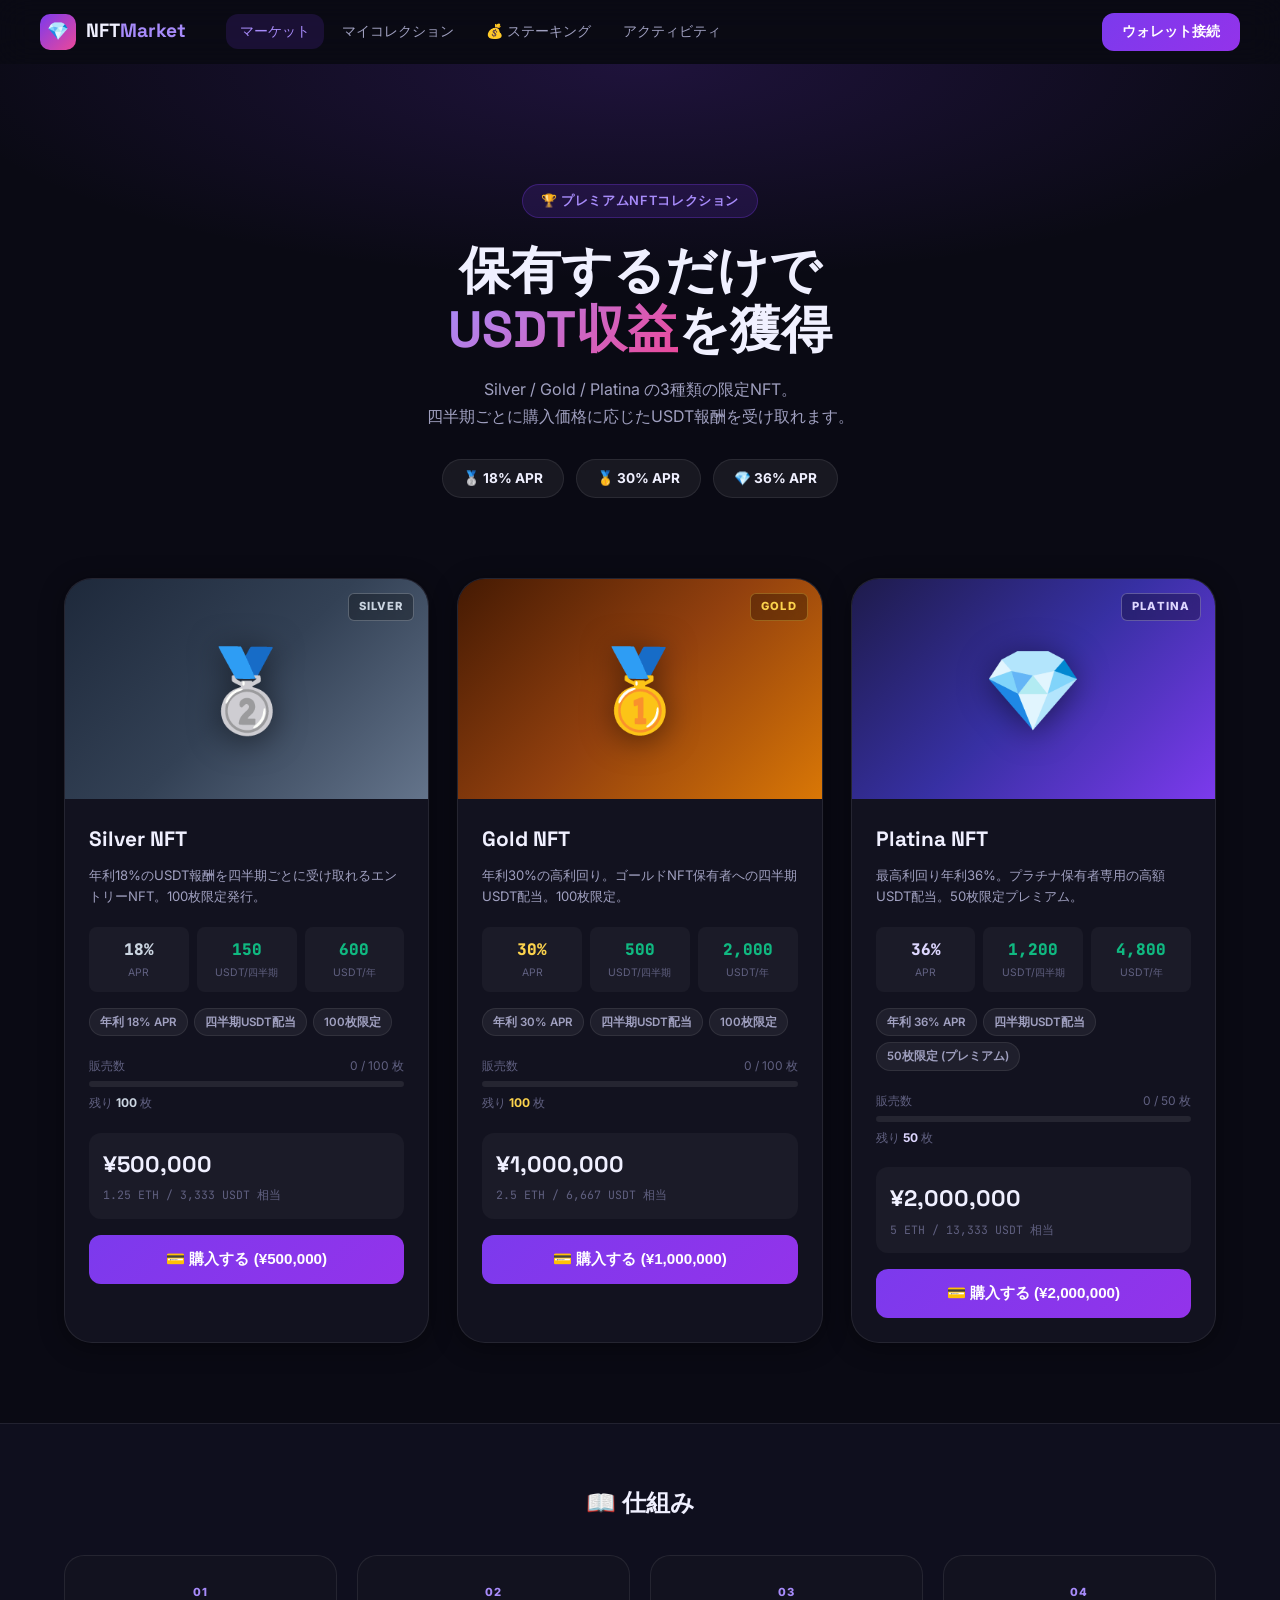
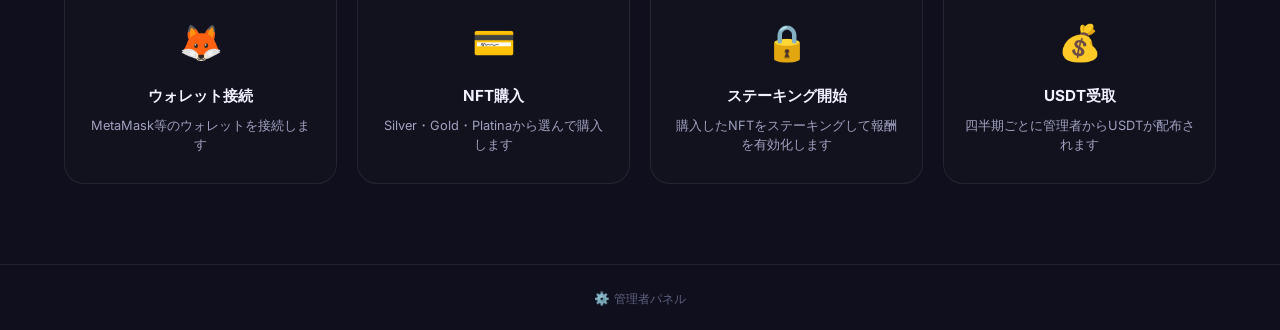
==== commit 00b35b07: "feat: v2 - 3 NFT types + staking + reward distribution + updated manuals ## ユーザー画面 (index.html / app" ====
--- a/index.html
+++ b/index.html
@@ -4,583 +4,334 @@
 <head>
     <meta charset="UTF-8" />
     <meta name="viewport" content="width=device-width, initial-scale=1.0" />
-    <meta name="description" content="NFT Marketplace — 唯一無二のデジタルアートを発見・購入。MetaMask対応のプレミアムNFTマーケット。" />
-    <title>NFT Marketplace — デジタルアートの新時代</title>
+    <title>NFT Marketplace — プレミアムNFTコレクション</title>
+    <meta name="description" content="Silver・Gold・Platinaの3種プレミアムNFT。保有するだけで四半期ごとにUSDT報酬を獲得。" />
+    <link rel="preconnect" href="https://fonts.googleapis.com" />
+    <link rel="preconnect" href="https://fonts.gstatic.com" crossorigin />
+    <link
+        href="https://fonts.googleapis.com/css2?family=Inter:wght@300;400;500;600;700;800;900&family=Space+Grotesk:wght@400;500;600;700&family=JetBrains+Mono:wght@400;600&display=swap"
+        rel="stylesheet" />
     <link rel="stylesheet" href="styles.css" />
-    <style>
-        /* NFT color palettes for generated artwork */
-        .nft-bg-1 {
-            background: linear-gradient(135deg, #1a1a2e, #16213e, #0f3460, #533483);
-        }
-
-        .nft-bg-2 {
-            background: linear-gradient(135deg, #0f0c29, #302b63, #24243e);
-        }
-
-        .nft-bg-3 {
-            background: linear-gradient(135deg, #1f1c2c, #928dab);
-        }
-
-        .nft-bg-4 {
-            background: linear-gradient(135deg, #093028, #237a57);
-        }
-
-        .nft-bg-5 {
-            background: linear-gradient(135deg, #3a1c71, #d76d77, #ffaf7b);
-        }
-
-        .nft-bg-6 {
-            background: linear-gradient(135deg, #000428, #004e92);
-        }
-
-        .nft-bg-7 {
-            background: linear-gradient(135deg, #2c3e50, #fd746c);
-        }
-
-        .nft-bg-8 {
-            background: linear-gradient(135deg, #243b55, #141e30);
-        }
-
-        .nft-bg-9 {
-            background: linear-gradient(135deg, #4a00e0, #8e2de2);
-        }
-
-        .nft-bg-10 {
-            background: linear-gradient(135deg, #11998e, #38ef7d);
-        }
-    </style>
 </head>
 
 <body>
 
-    <!-- ============================================ -->
-    <!-- NAVBAR                                       -->
-    <!-- ============================================ -->
+    <!-- ==============================
+     NAVBAR
+================================ -->
     <nav class="navbar" id="navbar">
-        <div class="container">
-            <div class="navbar-inner">
-                <a href="#" class="navbar-logo" onclick="showPage('marketplace')">
-                    <div class="logo-icon">💎</div>
-                    <span>NFT<span class="logo-accent">Market</span></span>
+        <div class="navbar-inner">
+            <div class="navbar-brand" onclick="showPage('marketplace')">
+                <div class="brand-icon">💎</div>
+                <span>NFT<span style="color:var(--accent-purple-light)">Market</span></span>
+            </div>
+            <nav class="navbar-links" role="navigation">
+                <a href="#" class="nav-link active" id="nav-marketplace"
+                    onclick="showPage('marketplace');return false;">マーケット</a>
+                <a href="#" class="nav-link" id="nav-collection" onclick="showPage('collection');return false;">
+                    マイコレクション
+                    <span id="collectionBadge" class="nav-badge" style="display:none;">0</span>
                 </a>
-
-                <nav class="navbar-nav" role="navigation" aria-label="メインナビゲーション">
-                    <a href="#" class="nav-link active" id="nav-marketplace"
-                        onclick="showPage('marketplace'); return false;">マーケット</a>
-                    <a href="#" class="nav-link" id="nav-collection"
-                        onclick="showPage('collection'); return false;">マイコレクション</a>
-                    <a href="#" class="nav-link" id="nav-activity"
-                        onclick="showPage('activity'); return false;">アクティビティ</a>
-                    <a href="#" class="nav-link" id="nav-staking" onclick="showPage('staking'); return false;">💰
-                        ステーキング</a>
-                </nav>
-
-                <div class="navbar-actions">
-                    <button class="btn-wallet" id="connectWalletBtn" onclick="openWalletModal()">
-                        <span>🦊</span>
-                        <span id="walletBtnText">ウォレット接続</span>
+                <a href="#" class="nav-link" id="nav-staking" onclick="showPage('staking');return false;">💰 ステーキング</a>
+                <a href="#" class="nav-link" id="nav-activity" onclick="showPage('activity');return false;">アクティビティ</a>
+            </nav>
+            <div class="navbar-actions">
+                <button class="btn btn-primary wallet-btn" id="connectWalletBtn" onclick="openWalletModal()">
+                    <span id="walletBtnText">ウォレット接続</span>
+                </button>
+            </div>
+        </div>
+    </nav>
+
+    <!-- ==============================
+     PAGE: MARKETPLACE
+================================ -->
+    <div class="page-section active" id="page-marketplace">
+
+        <!-- Hero -->
+        <section class="market-hero">
+            <div class="market-hero-bg"></div>
+            <div class="container">
+                <div class="market-hero-content">
+                    <div class="hero-label">🏆 プレミアムNFTコレクション</div>
+                    <h1 class="hero-title">保有するだけで<br><span class="text-gradient">USDT収益</span>を獲得</h1>
+                    <p class="hero-sub">Silver / Gold / Platina の3種類の限定NFT。<br>四半期ごとに購入価格に応じたUSDT報酬を受け取れます。</p>
+                    <div class="hero-badges">
+                        <span class="hero-badge">🥈 18% APR</span>
+                        <span class="hero-badge">🥇 30% APR</span>
+                        <span class="hero-badge">💎 36% APR</span>
+                    </div>
+                </div>
+            </div>
+        </section>
+
+        <!-- NFT Catalog -->
+        <section class="catalog-section">
+            <div class="container">
+                <div class="nft-catalog-grid" id="nftCatalogGrid">
+                    <!-- rendered by app.js -->
+                </div>
+            </div>
+        </section>
+
+        <!-- How it works -->
+        <section class="howto-section">
+            <div class="container">
+                <h2 class="section-title">📖 仕組み</h2>
+                <div class="howto-grid">
+                    <div class="howto-card">
+                        <div class="howto-num">01</div>
+                        <div class="howto-icon">🦊</div>
+                        <div class="howto-title">ウォレット接続</div>
+                        <p class="howto-desc">MetaMask等のウォレットを接続します</p>
+                    </div>
+                    <div class="howto-card">
+                        <div class="howto-num">02</div>
+                        <div class="howto-icon">💳</div>
+                        <div class="howto-title">NFT購入</div>
+                        <p class="howto-desc">Silver・Gold・Platinaから選んで購入します</p>
+                    </div>
+                    <div class="howto-card">
+                        <div class="howto-num">03</div>
+                        <div class="howto-icon">🔒</div>
+                        <div class="howto-title">ステーキング開始</div>
+                        <p class="howto-desc">購入したNFTをステーキングして報酬を有効化します</p>
+                    </div>
+                    <div class="howto-card">
+                        <div class="howto-num">04</div>
+                        <div class="howto-icon">💰</div>
+                        <div class="howto-title">USDT受取</div>
+                        <p class="howto-desc">四半期ごとに管理者からUSDTが配布されます</p>
+                    </div>
+                </div>
+            </div>
+        </section>
+    </div><!-- /page-marketplace -->
+
+    <!-- ==============================
+     PAGE: MY COLLECTION
+================================ -->
+    <div class="page-section" id="page-collection">
+        <div class="page-header">
+            <div class="container">
+                <h2 class="page-title">🖼️ マイコレクション</h2>
+            </div>
+        </div>
+        <div class="container" style="padding-top:32px; padding-bottom:80px;">
+            <!-- No Wallet -->
+            <div class="empty-state" id="collectionNoWallet">
+                <div class="empty-state-icon">🦊</div>
+                <div class="empty-state-title">ウォレット未接続</div>
+                <p class="empty-state-desc">NFTを確認するにはウォレットを接続してください</p>
+                <button class="btn btn-primary" onclick="openWalletModal()">ウォレット接続</button>
+            </div>
+            <!-- No NFTs -->
+            <div class="empty-state hidden" id="collectionEmpty">
+                <div class="empty-state-icon">🎨</div>
+                <div class="empty-state-title">NFTがありません</div>
+                <p class="empty-state-desc">マーケットでNFTを購入するとここに表示されます</p>
+                <button class="btn btn-primary" onclick="showPage('marketplace')">マーケットへ</button>
+            </div>
+            <!-- Grid -->
+            <div class="collection-grid" id="collectionGrid"></div>
+        </div>
+    </div><!-- /page-collection -->
+
+    <!-- ==============================
+     PAGE: STAKING
+================================ -->
+    <div class="page-section" id="page-staking">
+        <div class="page-header">
+            <div class="container">
+                <h2 class="page-title">💰 ステーキング</h2>
+            </div>
+        </div>
+        <div class="container" style="padding-top:32px; padding-bottom:80px;">
+
+            <!-- Stats -->
+            <div class="stk-stats-row">
+                <div class="stk-stat-card">
+                    <div class="stk-stat-icon">🎴</div>
+                    <div class="stk-stat-val" id="stkMyNFTs">0</div>
+                    <div class="stk-stat-lbl">保有NFT数</div>
+                </div>
+                <div class="stk-stat-card">
+                    <div class="stk-stat-icon">🔒</div>
+                    <div class="stk-stat-val" id="stkStakedNFTs">0</div>
+                    <div class="stk-stat-lbl">運用中NFT</div>
+                </div>
+                <div class="stk-stat-card">
+                    <div class="stk-stat-icon">💵</div>
+                    <div class="stk-stat-val" id="stkQReward">0 USDT</div>
+                    <div class="stk-stat-lbl">次回配当合計</div>
+                </div>
+                <div class="stk-stat-card">
+                    <div class="stk-stat-icon">📈</div>
+                    <div class="stk-stat-val" id="stkYearReward">0 USDT</div>
+                    <div class="stk-stat-lbl">年間報酬合計</div>
+                </div>
+            </div>
+
+            <!-- Info box -->
+            <div class="stk-info-box">
+                <strong>📋 ステーキングについて</strong>
+                <ul>
+                    <li>NFTを購入後、ステーキングを開始することで四半期報酬が有効になります</li>
+                    <li>報酬はUSDTで四半期ごと（3ヶ月に1回）に管理者から手動配布されます</li>
+                    <li>報酬額は購入時の価格に基づくAPRで計算されます</li>
+                </ul>
+            </div>
+
+            <!-- No Wallet -->
+            <div class="empty-state" id="stakingNoWallet">
+                <div class="empty-state-icon">🦊</div>
+                <div class="empty-state-title">ウォレット未接続</div>
+                <p class="empty-state-desc">ステーキングするにはウォレットを接続してください</p>
+                <button class="btn btn-primary" onclick="openWalletModal()">ウォレット接続</button>
+            </div>
+            <!-- No NFTs -->
+            <div class="empty-state hidden" id="stakingEmpty">
+                <div class="empty-state-icon">🔒</div>
+                <div class="empty-state-title">ステーキング可能なNFTがありません</div>
+                <p class="empty-state-desc">まずマーケットでNFTを購入してください</p>
+                <button class="btn btn-primary" onclick="showPage('marketplace')">マーケットへ</button>
+            </div>
+            <!-- NFT List -->
+            <div id="stakingNFTList"></div>
+
+        </div>
+    </div><!-- /page-staking -->
+
+    <!-- ==============================
+     PAGE: ACTIVITY
+================================ -->
+    <div class="page-section" id="page-activity">
+        <div class="page-header">
+            <div class="container">
+                <h2 class="page-title">📋 アクティビティ</h2>
+            </div>
+        </div>
+        <div class="container" style="padding-top:32px; padding-bottom:80px;">
+            <div class="activity-card">
+                <div id="activityList"></div>
+            </div>
+        </div>
+    </div><!-- /page-activity -->
+
+    <!-- ==============================
+     MODAL: WALLET
+================================ -->
+    <div class="modal-overlay" id="walletModal" onclick="closeWalletModal(event)">
+        <div class="modal-box">
+            <div class="modal-header">
+                <div class="modal-title">🦊 ウォレット接続</div>
+                <button class="modal-close" onclick="closeWalletModal()" aria-label="閉じる">✕</button>
+            </div>
+            <div class="modal-body">
+                <p style="color:var(--text-secondary);font-size:0.875rem;margin-bottom:20px;">接続するウォレットを選択してください</p>
+                <div class="wallet-options">
+                    <button class="wallet-option-btn" id="btn-metamask" onclick="connectWallet('metamask')">
+                        <span class="wallet-option-icon">🦊</span>
+                        <div>
+                            <div class="wallet-option-name">MetaMask</div>
+                            <div class="wallet-option-sub">最も人気のあるウォレット</div>
+                        </div>
                     </button>
-                </div>
-            </div>
-        </div>
-    </nav>
-
-    <!-- ============================================ -->
-    <!-- MARKETPLACE PAGE                             -->
-    <!-- ============================================ -->
-    <div class="page-section active" id="page-marketplace">
-
-        <!-- HERO -->
-        <section class="hero">
-            <div class="hero-bg"></div>
-            <div class="hero-grid-lines"></div>
-            <div class="container">
-                <div class="hero-inner">
-                    <!-- Left -->
-                    <div class="hero-content" data-animate="fade-up">
-                        <div class="hero-badge">
-                            <span>✨</span>
-                            <span>プレミアムNFTマーケット</span>
+                    <button class="wallet-option-btn" id="btn-walletconnect" onclick="connectWallet('walletconnect')">
+                        <span class="wallet-option-icon">🔗</span>
+                        <div>
+                            <div class="wallet-option-name">WalletConnect</div>
+                            <div class="wallet-option-sub">モバイル対応ウォレット</div>
                         </div>
-                        <h1 class="hero-title">
-                            デジタルアートの<br>
-                            <span class="text-gradient">新しい時代</span>へ
-                        </h1>
-                        <p class="hero-description">
-                            唯一無二のNFT作品を発見し、MetaMaskで簡単購入。
-                            運営が厳選したプレミアムコレクションをあなたのウォレットに。
-                        </p>
-                        <div class="hero-actions">
-                            <button class="btn btn-primary btn-lg"
-                                onclick="document.getElementById('marketplace-section').scrollIntoView({behavior:'smooth'})">
-                                <span>🎨</span> 作品を探す
-                            </button>
-                            <button class="btn btn-secondary btn-lg" onclick="openWalletModal()">
-                                <span>🦊</span> ウォレット接続
-                            </button>
+                    </button>
+                    <button class="wallet-option-btn" id="btn-coinbase" onclick="connectWallet('coinbase')">
+                        <span class="wallet-option-icon">🔵</span>
+                        <div>
+                            <div class="wallet-option-name">Coinbase Wallet</div>
+                            <div class="wallet-option-sub">Coinbase公式ウォレット</div>
                         </div>
-                        <div class="hero-stats">
-                            <div class="hero-stat">
-                                <div class="value text-gradient" id="stat-nfts">0</div>
-                                <div class="label">NFT作品</div>
-                            </div>
-                            <div class="hero-stat">
-                                <div class="value text-gradient">ETH</div>
-                                <div class="label">対応チェーン</div>
-                            </div>
-                            <div class="hero-stat">
-                                <div class="value text-gradient" id="stat-users">0</div>
-                                <div class="label">コレクター</div>
-                            </div>
-                        </div>
-                    </div>
-                    <!-- Right: Featured NFT -->
-                    <div class="hero-nft-showcase">
-                        <div class="orb orb-1"></div>
-                        <div class="orb orb-2"></div>
-                        <div class="orb orb-3"></div>
-                        <div class="featured-nft-card" id="featuredNFTCard">
-                            <div class="nft-badge-featured">🔥 Featured</div>
-                            <div class="featured-nft-img nft-bg-5" id="featuredNFTImg">
-                                <span id="featuredNFTEmoji" style="font-size:6rem;">🌌</span>
-                            </div>
-                            <div class="featured-nft-info">
-                                <div class="featured-nft-name" id="featuredNFTName">Cosmic Genesis #001</div>
-                                <div class="featured-nft-creator" id="featuredNFTCreator">by NFT Marketplace Official
-                                </div>
-                                <div class="featured-nft-price-row">
-                                    <div>
-                                        <div class="price-label">現在の価格</div>
-                                        <div class="price-value text-gradient" id="featuredNFTPrice">0.85 ETH</div>
-                                        <div class="price-usd" id="featuredNFTPriceUSD">≈ ¥ 340,000</div>
-                                    </div>
-                                    <button class="btn btn-primary btn-sm" id="featuredBuyBtn"
-                                        onclick="openFeaturedNFT()">購入する</button>
-                                </div>
-                            </div>
-                        </div>
-                    </div>
-                </div>
-            </div>
-        </section>
-
-        <!-- MARKETPLACE GRID -->
-        <section class="section" id="marketplace-section">
-            <div class="container">
-                <div class="section-header">
-                    <span class="section-label">🎨 コレクション</span>
-                    <h2 class="section-title">プレミアム NFT <span class="text-gradient">マーケットプレイス</span></h2>
-                    <p class="section-desc">運営が厳選した唯一無二のデジタルアート作品をご覧ください</p>
-                </div>
-
-                <!-- Filter Bar -->
-                <div class="filter-bar">
-                    <div class="search-input-wrap">
-                        <span class="search-icon">🔍</span>
-                        <input type="text" id="searchInput" class="search-input" placeholder="NFTを検索..."
-                            oninput="filterNFTs()" />
-                    </div>
-                    <div class="filter-tabs" role="tablist">
-                        <button class="filter-tab active" role="tab" onclick="setCategory('all', this)"
-                            id="tab-all">すべて</button>
-                        <button class="filter-tab" role="tab" onclick="setCategory('art', this)"
-                            id="tab-art">アート</button>
-                        <button class="filter-tab" role="tab" onclick="setCategory('collectible', this)"
-                            id="tab-collectible">コレクタブル</button>
-                        <button class="filter-tab" role="tab" onclick="setCategory('music', this)"
-                            id="tab-music">ミュージック</button>
-                        <button class="filter-tab" role="tab" onclick="setCategory('gaming', this)"
-                            id="tab-gaming">ゲーム</button>
-                    </div>
-                    <select class="sort-select" id="sortSelect" onchange="sortNFTs()">
-                        <option value="newest">最新順</option>
-                        <option value="price-asc">価格: 安い順</option>
-                        <option value="price-desc">価格: 高い順</option>
-                        <option value="popular">人気順</option>
-                    </select>
-                </div>
-
-                <!-- NFT Grid -->
-                <div class="nft-grid" id="nftGrid" role="list" aria-label="NFTリスト">
-                    <!-- Cards injected by JS -->
-                </div>
-
-                <div id="emptyState" class="empty-state hidden">
-                    <div class="empty-state-icon">🔍</div>
-                    <div class="empty-state-title">NFTが見つかりません</div>
-                    <div class="empty-state-desc">検索条件を変更してお試しください</div>
-                </div>
-            </div>
-        </section>
-
-    </div><!-- /page-marketplace -->
-
-    <!-- ============================================ -->
-    <!-- MY COLLECTION PAGE                           -->
-    <!-- ============================================ -->
-    <div class="page-section" id="page-collection">
-        <div class="container">
-            <div class="section-header" style="padding-top: var(--space-3xl);">
-                <span class="section-label">🏆 マイコレクション</span>
-                <h2 class="section-title">所有している <span class="text-gradient">NFT</span></h2>
-                <p class="section-desc">あなたのウォレットに収録されたNFT作品</p>
-            </div>
-            <div id="collectionGrid" class="nft-grid"></div>
-            <div id="collectionEmpty" class="empty-state hidden">
-                <div class="empty-state-icon">🎨</div>
-                <div class="empty-state-title">コレクションがありません</div>
-                <div class="empty-state-desc">マーケットプレイスでNFTを購入してコレクションを始めましょう！</div>
-                <button class="btn btn-primary mt-lg" onclick="showPage('marketplace')">マーケットへ</button>
-            </div>
-            <div id="collectionNoWallet" class="empty-state">
-                <div class="empty-state-icon">🦊</div>
-                <div class="empty-state-title">ウォレットを接続してください</div>
-                <div class="empty-state-desc">コレクションを表示するにはウォレット接続が必要です</div>
-                <button class="btn btn-primary mt-lg" onclick="openWalletModal()">ウォレット接続</button>
+                    </button>
+                </div>
             </div>
         </div>
     </div>
 
-    <!-- ============================================ -->
-    <!-- ACTIVITY PAGE                                -->
-    <!-- ============================================ -->
-    <div class="page-section" id="page-activity">
-        <div class="container">
-            <div class="section-header" style="padding-top: var(--space-3xl);">
-                <span class="section-label">📊 アクティビティ</span>
-                <h2 class="section-title">取引 <span class="text-gradient">履歴</span></h2>
-                <p class="section-desc">最近のマーケットプレイスの取引記録</p>
-            </div>
-            <div id="activityList" class="activity-list"></div>
-        </div>
-        <style>
-            .activity-list {
-                display: flex;
-                flex-direction: column;
-                gap: var(--space-sm);
-                max-width: 800px;
-                margin: 0 auto;
-            }
-
-            .activity-row {
-                display: flex;
-                align-items: center;
-                gap: var(--space-lg);
-                padding: var(--space-md) var(--space-lg);
-                background: var(--bg-card);
-                border: 1px solid var(--border-card);
-                border-radius: var(--radius-lg);
-                transition: var(--transition);
-            }
-
-            .activity-row:hover {
-                background: var(--bg-card-hover);
-                border-color: var(--border-active);
-            }
-
-            .activity-emoji {
-                font-size: 1.5rem;
-                width: 42px;
-                text-align: center;
-                flex-shrink: 0;
-            }
-
-            .activity-details {
-                flex: 1;
-            }
-
-            .activity-name {
-                font-weight: 700;
-                font-size: 0.9rem;
-            }
-
-            .activity-meta {
-                font-size: 0.78rem;
-                color: var(--text-muted);
-                margin-top: 2px;
-            }
-
-            .activity-price {
-                font-weight: 800;
-                font-family: var(--font-mono);
-                font-size: 0.95rem;
-            }
-
-            .activity-price .text-gradient {
-                display: inline;
-            }
-
-            .activity-time {
-                font-size: 0.75rem;
-                color: var(--text-muted);
-                flex-shrink: 0;
-            }
-        </style>
+    <!-- ==============================
+     MODAL: PURCHASE CONFIRM
+================================ -->
+    <div class="modal-overlay" id="purchaseConfirmModal" onclick="closePurchaseConfirmModal(event)">
+        <div class="modal-box" style="max-width:480px;">
+            <div class="modal-header">
+                <div class="modal-title">💳 購入確認</div>
+                <button class="modal-close" onclick="closePurchaseConfirmModal()" aria-label="閉じる">✕</button>
+            </div>
+            <div class="modal-body">
+                <div class="pc-nft-preview">
+                    <div class="pc-nft-emoji" id="pcEmoji">💎</div>
+                    <div>
+                        <div class="pc-nft-name" id="pcName">—</div>
+                        <div class="pc-nft-apr" id="pcAPR">—</div>
+                    </div>
+                </div>
+                <table class="pc-table">
+                    <tr>
+                        <td>購入価格</td>
+                        <td><strong id="pcPriceJPY">—</strong></td>
+                    </tr>
+                    <tr>
+                        <td>ETH相当</td>
+                        <td id="pcPriceETH">—</td>
+                    </tr>
+                    <tr>
+                        <td>USDT相当</td>
+                        <td id="pcPriceUSDT">—</td>
+                    </tr>
+                    <tr>
+                        <td>四半期報酬</td>
+                        <td><strong style="color:#10b981;" id="pcReward">—</strong></td>
+                    </tr>
+                    <tr>
+                        <td>年間報酬</td>
+                        <td><strong style="color:#10b981;" id="pcAnnual">—</strong></td>
+                    </tr>
+                </table>
+                <p style="font-size:0.78rem;color:var(--text-muted);margin:16px 0 0;line-height:1.6;">
+                    ※ 報酬はUSDTで四半期ごとに管理者から配布されます<br>
+                    ※ ETH/USDT換算はデモレートを使用（1ETH=¥400,000 / 1USDT=¥150）
+                </p>
+            </div>
+            <div class="modal-footer">
+                <button class="btn btn-secondary" onclick="closePurchaseConfirmModal()">キャンセル</button>
+                <button class="btn btn-primary" id="pcConfirmBtn">購入する</button>
+            </div>
+        </div>
     </div>
 
-    <!-- ============================================ -->
-    <!-- NFT DETAIL MODAL                             -->
-    <!-- ============================================ -->
-    <div class="modal-overlay" id="nftModal" role="dialog" aria-modal="true" aria-labelledby="modalNFTName"
-        onclick="closeModal(event)">
-        <div class="modal" id="nftModalContent">
-            <div class="modal-inner">
-                <div class="modal-img-side nft-bg-5" id="modalImgSide">
-                    <button class="modal-close" onclick="closeNFTModal()" aria-label="閉じる">✕</button>
-                    <span id="modalEmoji" style="font-size:7rem; position:relative; z-index:1;">🌌</span>
-                </div>
-                <div class="modal-info-side">
-                    <div>
-                        <h2 class="modal-nft-name" id="modalNFTName">NFT Name</h2>
-                        <div class="modal-nft-creator" id="modalNFTCreator">by NFT Marketplace Official</div>
-                    </div>
-                    <div class="modal-price-box">
-                        <div class="price-label">現在の価格</div>
-                        <div class="modal-price-eth" id="modalPriceETH">0.00 ETH</div>
-                        <div class="modal-price-usd" id="modalPriceUSD">≈ ¥ 0</div>
-                    </div>
-                    <div>
-                        <div
-                            style="font-size:0.78rem; color:var(--text-muted); text-transform:uppercase; letter-spacing:0.08em; margin-bottom:var(--space-sm);">
-                            説明</div>
-                        <div class="modal-description" id="modalDescription">--</div>
-                    </div>
-                    <div>
-                        <div
-                            style="font-size:0.78rem; color:var(--text-muted); text-transform:uppercase; letter-spacing:0.08em; margin-bottom:var(--space-sm);">
-                            プロパティ</div>
-                        <div class="modal-properties" id="modalProperties"></div>
-                    </div>
-                    <div>
-                        <button class="modal-buy-btn" id="modalBuyBtn" onclick="buyNFT()">
-                            <span id="buyBtnText">💎 今すぐ購入</span>
-                        </button>
-                        <div id="buyStatusMsg"
-                            style="text-align:center; font-size:0.8rem; color:var(--text-muted); margin-top:8px;"></div>
-                    </div>
-                </div>
+    <!-- ==============================
+     MODAL: PURCHASE PROCESSING
+================================ -->
+    <div class="modal-overlay" id="purchaseModal">
+        <div class="modal-box" style="max-width:420px;text-align:center;">
+            <div class="modal-body" style="padding:40px 32px;">
+                <div class="purchase-anim" id="purchaseAnimation">⏳</div>
+                <div class="modal-title" id="purchaseTitle" style="margin:16px 0 8px;">処理中...</div>
+                <p style="color:var(--text-secondary);font-size:0.875rem;" id="purchaseDesc"></p>
+                <div id="purchaseTxHash"
+                    style="display:none;margin-top:12px;font-family:var(--font-mono);font-size:0.72rem;color:var(--text-muted);">
+                </div>
+                <button class="btn btn-primary" id="purchaseCloseBtn" style="display:none;margin-top:24px;width:100%;"
+                    onclick="closePurchaseModal()">閉じる</button>
             </div>
         </div>
     </div>
 
-    <!-- ============================================ -->
-    <!-- WALLET MODAL                                 -->
-    <!-- ============================================ -->
-    <div class="modal-overlay" id="walletModal" role="dialog" aria-modal="true" aria-labelledby="walletModalTitle"
-        onclick="closeWalletModal(event)">
-        <div class="modal wallet-modal" id="walletModalContent">
-            <div class="modal-header">
-                <div style="font-size:2.5rem; margin-bottom:var(--space-md);">🔐</div>
-                <h2 class="modal-nft-name" id="walletModalTitle" style="font-size:1.3rem; margin-bottom:8px;">ウォレットを選択
-                </h2>
-                <p style="font-size:0.85rem; color:var(--text-muted);">NFTの購入・管理にウォレット接続が必要です</p>
-            </div>
-            <div class="modal-body">
-                <div class="wallet-options" style="margin-top: var(--space-lg);">
-                    <button class="wallet-option" id="metamaskBtn" onclick="connectWallet('metamask')">
-                        <div class="wallet-option-icon" style="background: rgba(249,115,22,0.15);">🦊</div>
-                        <div>
-                            <div>MetaMask</div>
-                            <div class="wallet-option-desc">最も人気のEthereumウォレット</div>
-                        </div>
-                        <span style="margin-left:auto; color:var(--text-muted);">→</span>
-                    </button>
-                    <button class="wallet-option" id="walletconnectBtn" onclick="connectWallet('walletconnect')">
-                        <div class="wallet-option-icon" style="background: rgba(59,130,246,0.15);">🔗</div>
-                        <div>
-                            <div>WalletConnect</div>
-                            <div class="wallet-option-desc">QRコードでモバイルウォレット接続</div>
-                        </div>
-                        <span style="margin-left:auto; color:var(--text-muted);">→</span>
-                    </button>
-                    <button class="wallet-option" id="coinbaseBtn" onclick="connectWallet('coinbase')">
-                        <div class="wallet-option-icon" style="background: rgba(99,102,241,0.15);">🔵</div>
-                        <div>
-                            <div>Coinbase Wallet</div>
-                            <div class="wallet-option-desc">Coinbase公式ウォレット</div>
-                        </div>
-                        <span style="margin-left:auto; color:var(--text-muted);">→</span>
-                    </button>
-                </div>
-                <p style="text-align:center; font-size:0.75rem; color:var(--text-muted); margin-top:var(--space-lg);">
-                    ウォレット接続により利用規約に同意したことになります
-                </p>
-            </div>
-            <button class="modal-close" onclick="closeWalletModal()"
-                style="position:absolute; top:16px; right:16px;">✕</button>
-        </div>
+    <!-- TOAST -->
+    <div class="toast-container" id="toastContainer" role="alert" aria-live="polite"></div>
+
+    <!-- Admin Link -->
+    <div style="text-align:center;padding:20px;background:var(--bg-secondary);border-top:1px solid var(--border-card);">
+        <a href="admin/index.html" style="color:var(--text-muted);font-size:0.78rem;text-decoration:none;">⚙️ 管理者パネル</a>
     </div>
-
-    <!-- ============================================ -->
-    <!-- PURCHASE CONFIRM MODAL                       -->
-    <!-- ============================================ -->
-    <div class="modal-overlay" id="purchaseModal" role="dialog" aria-modal="true" onclick="closePurchaseModal(event)">
-        <div class="modal" style="max-width:420px;" id="purchaseModalContent">
-            <div style="padding:var(--space-2xl); text-align:center;">
-                <div id="purchaseAnimation" style="font-size:3.5rem; margin-bottom:var(--space-lg);">⏳</div>
-                <h2 style="font-size:1.3rem; margin-bottom:var(--space-sm);" id="purchaseTitle">取引を確認中...</h2>
-                <p style="font-size:0.875rem; color:var(--text-secondary); margin-bottom:var(--space-xl);"
-                    id="purchaseDesc">
-                    MetaMaskで取引を承認してください
-                </p>
-                <div id="purchaseTxHash"
-                    style="font-size:0.78rem; color:var(--text-muted); font-family:var(--font-mono); word-break:break-all; display:none;">
-                </div>
-                <button class="btn btn-secondary mt-lg" id="purchaseCloseBtn" onclick="closePurchaseModal()"
-                    style="display:none;">閉じる</button>
-            </div>
-        </div>
-    </div>
-
-    <!-- ============================================ -->
-    <!-- TOAST CONTAINER                              -->
-    <!-- ============================================ -->
-    <div class="toast-container" id="toastContainer" role="alert" aria-live="polite"></div>
-
-    <!-- ============================================ -->
-    <!-- STAKING PAGE                                 -->
-    <!-- ============================================ -->
-    <div class="page-section" id="page-staking">
-        <div class="container">
-            <div class="section-header" style="padding-top: var(--space-3xl);">
-                <span class="section-label">💰 ステーキング</span>
-                <h1 class="section-title">ETH <span class="text-gradient">ステーキング</span></h1>
-                <p class="section-desc">ETHをステーキングしてUSDTを獲得。最大36% APRの高利回り運用プログラム</p>
-            </div>
-
-            <!-- Stats Bar -->
-            <div class="staking-stats-bar">
-                <div class="staking-stat-card">
-                    <div class="staking-stat-value text-gradient" id="sTVL">0.000</div>
-                    <div class="staking-stat-label">Total Value Locked (ETH)</div>
-                </div>
-                <div class="staking-stat-card">
-                    <div class="staking-stat-value" style="color:#10b981;" id="sTotalRewards">0</div>
-                    <div class="staking-stat-label">配布予定報酬 (USDT)</div>
-                </div>
-                <div class="staking-stat-card">
-                    <div class="staking-stat-value" style="color:#f59e0b;">36%</div>
-                    <div class="staking-stat-label">最高 APR</div>
-                </div>
-                <div class="staking-stat-card">
-                    <div class="staking-stat-value" style="color:#a855f7;" id="sStakerCount">0</div>
-                    <div class="staking-stat-label">ステーカー数</div>
-                </div>
-            </div>
-
-            <!-- Grid: Selection + Form -->
-            <div id="stakingContent"
-                style="display:grid; grid-template-columns:1fr 360px; gap:var(--space-xl); align-items:start;">
-                <!-- Left -->
-                <div>
-                    <!-- Step 1: APR -->
-                    <div class="step-label">① APRプランを選択</div>
-                    <div class="apr-tiers-grid" id="aprTiersGrid"></div>
-
-                    <!-- Step 2: Period -->
-                    <div class="step-label" style="margin-top:var(--space-lg);">② ステーキング期間を選択</div>
-                    <div class="period-selector" id="periodSelector" style="margin-bottom:var(--space-2xl);"></div>
-
-                    <!-- My Stakes -->
-                    <div class="step-label" style="margin-top:var(--space-xl);">📋 マイステーキング</div>
-                    <div id="myStakesList" class="my-stakes-list"></div>
-                    <div id="myStakesEmpty" class="empty-state hidden">
-                        <div class="empty-state-icon">💰</div>
-                        <div class="empty-state-title">ステーキングはありません</div>
-                        <div class="empty-state-desc">APRプランと期間を選択してステーキングを始めましょう</div>
-                    </div>
-                    <div id="myStakesNoWallet" class="empty-state">
-                        <div class="empty-state-icon">🦊</div>
-                        <div class="empty-state-title">ウォレットを接続してください</div>
-                        <div class="empty-state-desc">ステーキングにはウォレット接続が必要です</div>
-                        <button class="btn btn-primary mt-lg" onclick="openWalletModal()">ウォレット接続</button>
-                    </div>
-                </div>
-
-                <!-- Right: Form -->
-                <div>
-                    <div class="staking-form-card">
-                        <div class="staking-form-title">⚡ ステーキング設定</div>
-
-                        <!-- Summary of selections -->
-                        <div id="stakeSelectionSummary"
-                            style="margin-bottom:var(--space-md); padding:var(--space-sm) var(--space-md); background:var(--bg-secondary); border-radius:var(--radius-md); font-size:0.8rem; color:var(--text-muted); display:flex; gap:8px; flex-wrap:wrap;">
-                            <span id="sSelAPR">APR: 未選択</span>
-                            <span style="opacity:0.3;">•</span>
-                            <span id="sSelPeriod">期間: 未選択</span>
-                        </div>
-
-                        <!-- Amount -->
-                        <div
-                            style="font-size:0.75rem; font-weight:600; color:var(--text-muted); text-transform:uppercase; letter-spacing:0.08em; margin-bottom:6px;">
-                            ステーキング額</div>
-                        <div class="staking-amount-wrap">
-                            <input type="number" id="stakeAmountInput" class="staking-amount-input" placeholder="0.00"
-                                min="0.001" step="0.001" oninput="updateStakeCalc()" />
-                            <span class="staking-amount-unit">ETH</span>
-                        </div>
-                        <div id="stakeMinWarning"
-                            style="font-size:0.72rem; color:#f59e0b; margin-bottom:var(--space-sm); display:none;">⚠️
-                            最小額: <span id="stakeMinAmt">0.1</span> ETH</div>
-
-                        <!-- Reward Calculator -->
-                        <div class="reward-calc" id="rewardCalc">
-                            <div class="reward-row"><span class="rk">元本 USDT</span><span class="rv"
-                                    id="calcPrincipal">—</span></div>
-                            <div class="reward-row"><span class="rk">APR</span><span class="rv" id="calcAPR">—</span>
-                            </div>
-                            <div class="reward-row"><span class="rk">期間</span><span class="rv" id="calcPeriod">—</span>
-                            </div>
-                            <div class="reward-row"><span class="rk">報酬 USDT</span><span class="rv" id="calcReward"
-                                    style="color:#10b981;">—</span></div>
-                            <div class="reward-row reward-total"
-                                style="margin-top:4px; padding-top:10px; border-top:1px solid var(--border-subtle);">
-                                <span class="rk" style="font-weight:700;">💎 総受取額 USDT</span><span class="rv"
-                                    id="calcTotal">—</span></div>
-                            <div class="reward-row"><span class="rk">満期日</span><span class="rv" id="calcMaturity"
-                                    style="font-size:0.78rem;">—</span></div>
-                        </div>
-
-                        <button class="btn btn-primary w-full" id="submitStakeBtn" onclick="submitStake()"
-                            style="width:100%; padding:14px; font-size:1rem; border-radius:var(--radius-lg);" disabled>
-                            <span id="submitStakeText">💰 ステーキングする</span>
-                        </button>
-                        <div style="text-align:center; font-size:0.72rem; color:var(--text-muted); margin-top:8px;"
-                            id="stakeSubmitHint">
-                            APR・期間・金額を選択してください
-                        </div>
-
-                        <div
-                            style="margin-top:var(--space-lg); padding-top:var(--space-md); border-top:1px solid var(--border-subtle); font-size:0.72rem; color:var(--text-muted); line-height:1.8;">
-                            <div>• 払い出しはすべて <strong style="color:var(--text-secondary);">USDT</strong> で行われます</div>
-                            <div>• 期間途中の解約はできません</div>
-                            <div>• ETH/USDT レート: 3,000 USDT (デモ)</div>
-                        </div>
-                    </div>
-                </div>
-            </div><!-- /grid -->
-        </div>
-    </div><!-- /page-staking -->
-
-    <!-- ============================================ -->
-    <!-- FOOTER                                       -->
-    <!-- ============================================ -->
-    <footer class="footer">
-        <div class="container">
-            <div class="footer-inner">
-                <div>
-                    <div class="footer-logo text-gradient">💎 NFTMarket</div>
-                    <div class="footer-copy" style="margin-top:4px;">管理者発行・ユーザー購入型NFTマーケット</div>
-                </div>
-                <div class="footer-links">
-                    <a href="#" class="footer-link">プライバシーポリシー</a>
-                    <a href="#" class="footer-link">利用規約</a>
-                    <a href="admin/" class="footer-link">管理者パネル</a>
-                </div>
-                <div class="footer-copy">© 2026 NFT Marketplace. All rights reserved.</div>
-            </div>
-        </div>
-    </footer>
 
     <script src="app.js"></script>
 </body>
--- a/styles.css
+++ b/styles.css
@@ -1,145 +1,74 @@
-@import url('https://fonts.googleapis.com/css2?family=Outfit:wght@300;400;500;600;700;800;900&family=Space+Mono:ital,wght@0,400;0,700;1,400&display=swap');
-
-/* ============================================
-   DESIGN TOKENS
-   ============================================ */
+/* =============================================
+   NFT MARKETPLACE — styles.css v2
+   ============================================= */
+
+/* ── Fonts & Reset ── */
+@import url('https://fonts.googleapis.com/css2?family=Inter:wght@300;400;500;600;700;800;900&family=Space+Grotesk:wght@400;500;600;700&family=JetBrains+Mono:wght@400;600&display=swap');
+
+*,
+*::before,
+*::after {
+    box-sizing: border-box;
+    margin: 0;
+    padding: 0;
+}
+
 :root {
-    /* Backgrounds */
-    --bg-primary: #07070f;
-    --bg-secondary: #0d0d1a;
-    --bg-tertiary: #12121f;
-    --bg-card: rgba(255, 255, 255, 0.04);
-    --bg-card-hover: rgba(255, 255, 255, 0.07);
-    --bg-glass: rgba(13, 13, 26, 0.7);
-
-    /* Accent Colors */
+    --bg-primary: #0a0a14;
+    --bg-secondary: #0f0f1e;
+    --bg-card: #12121f;
+    --bg-card-hover: #1a1a2e;
+    --border-card: rgba(255, 255, 255, 0.08);
+    --border-hover: rgba(255, 255, 255, 0.16);
+    --text-primary: #f0f0ff;
+    --text-secondary: #a0a0c0;
+    --text-muted: #606080;
     --accent-purple: #7c3aed;
-    --accent-purple-light: #a855f7;
+    --accent-purple-light: #a78bfa;
     --accent-cyan: #06b6d4;
-    --accent-cyan-light: #22d3ee;
     --accent-pink: #ec4899;
     --accent-gold: #f59e0b;
     --accent-green: #10b981;
-
-    /* Gradients */
-    --gradient-primary: linear-gradient(135deg, #7c3aed 0%, #06b6d4 100%);
-    --gradient-neon: linear-gradient(135deg, #ec4899 0%, #7c3aed 50%, #06b6d4 100%);
-    --gradient-gold: linear-gradient(135deg, #f59e0b 0%, #ef4444 100%);
-    --gradient-card-border: linear-gradient(135deg, rgba(124, 58, 237, 0.4), rgba(6, 182, 212, 0.4));
-    --gradient-hero: radial-gradient(ellipse 80% 60% at 50% -20%, rgba(124, 58, 237, 0.3) 0%, transparent 70%);
-
-    /* Text */
-    --text-primary: #f8fafc;
-    --text-secondary: #94a3b8;
-    --text-muted: #475569;
-
-    /* Borders */
-    --border-subtle: rgba(255, 255, 255, 0.06);
-    --border-active: rgba(124, 58, 237, 0.5);
-    --border-card: rgba(255, 255, 255, 0.08);
-
-    /* Glows & Shadows */
-    --glow-purple: 0 0 60px rgba(124, 58, 237, 0.25);
-    --glow-cyan: 0 0 60px rgba(6, 182, 212, 0.25);
-    --glow-pink: 0 0 60px rgba(236, 72, 153, 0.25);
-    --shadow-card: 0 8px 32px rgba(0, 0, 0, 0.4);
-    --shadow-lg: 0 20px 60px rgba(0, 0, 0, 0.5);
-
-    /* Spacing */
-    --space-xs: 4px;
-    --space-sm: 8px;
-    --space-md: 16px;
-    --space-lg: 24px;
-    --space-xl: 32px;
-    --space-2xl: 48px;
-    --space-3xl: 64px;
-    --space-4xl: 96px;
-
-    /* Radii */
+    --font-mono: 'JetBrains Mono', monospace;
     --radius-sm: 8px;
     --radius-md: 12px;
-    --radius-lg: 16px;
-    --radius-xl: 24px;
-    --radius-2xl: 32px;
-    --radius-full: 9999px;
-
-    /* Typography */
-    --font-primary: 'Outfit', sans-serif;
-    --font-mono: 'Space Mono', monospace;
-
-    /* Transitions */
-    --transition-fast: all 0.15s ease;
-    --transition: all 0.3s cubic-bezier(0.4, 0, 0.2, 1);
-    --transition-slow: all 0.5s cubic-bezier(0.4, 0, 0.2, 1);
-}
-
-/* ============================================
-   RESET & BASE
-   ============================================ */
-*,
-*::before,
-*::after {
-    margin: 0;
-    padding: 0;
-    box-sizing: border-box;
+    --radius-lg: 20px;
+    --radius-xl: 28px;
+    --shadow-card: 0 4px 24px rgba(0, 0, 0, 0.4);
+    --shadow-glow: 0 0 40px rgba(124, 58, 237, 0.15);
+    --transition: 0.2s ease;
 }
 
 html {
     scroll-behavior: smooth;
-    font-size: 16px;
 }
 
 body {
-    font-family: var(--font-primary);
-    background-color: var(--bg-primary);
+    font-family: 'Inter', sans-serif;
+    background: var(--bg-primary);
     color: var(--text-primary);
+    min-height: 100vh;
     line-height: 1.6;
     overflow-x: hidden;
-    min-height: 100vh;
-}
-
-body::before {
-    content: '';
-    position: fixed;
-    inset: 0;
-    background:
-        radial-gradient(ellipse 60% 40% at 10% 20%, rgba(124, 58, 237, 0.12) 0%, transparent 60%),
-        radial-gradient(ellipse 50% 40% at 90% 80%, rgba(6, 182, 212, 0.08) 0%, transparent 60%),
-        radial-gradient(ellipse 40% 30% at 50% 50%, rgba(236, 72, 153, 0.05) 0%, transparent 60%);
-    pointer-events: none;
-    z-index: 0;
-}
-
-a {
-    text-decoration: none;
-    color: inherit;
-}
-
-ul {
-    list-style: none;
-}
-
-img {
-    max-width: 100%;
-    display: block;
-}
-
-button {
-    cursor: pointer;
-    border: none;
-    background: none;
-    font-family: inherit;
-}
-
-input,
-select,
-textarea {
-    font-family: inherit;
-}
-
-/* ============================================
-   SCROLLBAR
-   ============================================ */
+}
+
+.container {
+    max-width: 1200px;
+    margin: 0 auto;
+    padding: 0 24px;
+}
+
+.hidden {
+    display: none !important;
+}
+
+h1,
+h2,
+h3 {
+    font-family: 'Space Grotesk', sans-serif;
+}
+
+/* ── Scroll ── */
 ::-webkit-scrollbar {
     width: 6px;
 }
@@ -149,389 +78,331 @@
 }
 
 ::-webkit-scrollbar-thumb {
-    background: linear-gradient(to bottom, var(--accent-purple), var(--accent-cyan));
-    border-radius: var(--radius-full);
-}
-
-/* ============================================
-   TYPOGRAPHY
-   ============================================ */
-h1,
-h2,
-h3,
-h4,
-h5,
-h6 {
-    font-weight: 700;
-    line-height: 1.2;
-    letter-spacing: -0.02em;
-}
-
+    background: var(--accent-purple);
+    border-radius: 9px;
+}
+
+/* ── Text Gradient ── */
 .text-gradient {
-    background: var(--gradient-primary);
+    background: linear-gradient(135deg, #a78bfa, #ec4899);
     -webkit-background-clip: text;
     -webkit-text-fill-color: transparent;
     background-clip: text;
 }
 
-.text-gradient-neon {
-    background: var(--gradient-neon);
-    -webkit-background-clip: text;
-    -webkit-text-fill-color: transparent;
-    background-clip: text;
-}
-
-.text-mono {
-    font-family: var(--font-mono);
-    font-size: 0.85em;
-}
-
-/* ============================================
-   LAYOUT
-   ============================================ */
-.container {
-    max-width: 1280px;
-    margin: 0 auto;
-    padding: 0 var(--space-xl);
-}
-
-.section {
-    padding: var(--space-4xl) 0;
-    position: relative;
-    z-index: 1;
-}
-
-/* ============================================
-   NAVBAR
-   ============================================ */
+/* ── Buttons ── */
+.btn {
+    display: inline-flex;
+    align-items: center;
+    gap: 8px;
+    padding: 10px 20px;
+    border-radius: var(--radius-md);
+    font-size: 0.875rem;
+    font-weight: 600;
+    cursor: pointer;
+    border: none;
+    transition: var(--transition);
+    text-decoration: none;
+}
+
+.btn-primary {
+    background: linear-gradient(135deg, var(--accent-purple), #9333ea);
+    color: #fff;
+}
+
+.btn-primary:hover:not(:disabled) {
+    background: linear-gradient(135deg, #6d28d9, #7c3aed);
+    transform: translateY(-1px);
+    box-shadow: 0 4px 16px rgba(124, 58, 237, 0.4);
+}
+
+.btn-primary:disabled {
+    opacity: 0.45;
+    cursor: not-allowed;
+}
+
+.btn-secondary {
+    background: rgba(255, 255, 255, 0.06);
+    color: var(--text-primary);
+    border: 1px solid var(--border-card);
+}
+
+.btn-secondary:hover {
+    background: rgba(255, 255, 255, 0.1);
+    border-color: var(--border-hover);
+}
+
+.btn-sm {
+    padding: 6px 12px;
+    font-size: 0.8rem;
+}
+
+/* ── Navbar ── */
 .navbar {
     position: fixed;
     top: 0;
     left: 0;
     right: 0;
-    z-index: 1000;
-    padding: var(--space-md) 0;
-    background: rgba(7, 7, 15, 0.8);
-    backdrop-filter: blur(20px);
-    -webkit-backdrop-filter: blur(20px);
-    border-bottom: 1px solid var(--border-subtle);
+    z-index: 100;
+    padding: 0 24px;
+    height: 64px;
+    display: flex;
+    align-items: center;
+    background: rgba(10, 10, 20, 0.7);
+    backdrop-filter: blur(16px);
+    border-bottom: 1px solid transparent;
     transition: var(--transition);
 }
 
 .navbar.scrolled {
-    padding: var(--space-sm) 0;
-    background: rgba(7, 7, 15, 0.95);
-    box-shadow: 0 4px 30px rgba(0, 0, 0, 0.5);
+    background: rgba(10, 10, 20, 0.95);
+    border-bottom-color: var(--border-card);
 }
 
 .navbar-inner {
-    display: flex;
-    align-items: center;
-    justify-content: space-between;
-    gap: var(--space-xl);
-}
-
-.navbar-logo {
-    display: flex;
-    align-items: center;
-    gap: var(--space-sm);
-    font-size: 1.4rem;
+    width: 100%;
+    max-width: 1200px;
+    margin: 0 auto;
+    display: flex;
+    align-items: center;
+    gap: 32px;
+}
+
+.navbar-brand {
+    display: flex;
+    align-items: center;
+    gap: 10px;
+    font-size: 1.2rem;
     font-weight: 800;
-    letter-spacing: -0.03em;
-}
-
-.navbar-logo .logo-icon {
+    font-family: 'Space Grotesk', sans-serif;
+    cursor: pointer;
+    user-select: none;
+}
+
+.brand-icon {
     width: 36px;
     height: 36px;
-    background: var(--gradient-primary);
-    border-radius: var(--radius-sm);
+    background: linear-gradient(135deg, var(--accent-purple), var(--accent-pink));
+    border-radius: 10px;
     display: flex;
     align-items: center;
     justify-content: center;
     font-size: 1.1rem;
-    box-shadow: var(--glow-purple);
-}
-
-.navbar-logo span {
-    color: var(--text-primary);
-}
-
-.navbar-logo .logo-accent {
-    color: var(--accent-purple-light);
-}
-
-.navbar-nav {
-    display: flex;
-    align-items: center;
-    gap: var(--space-xs);
+}
+
+.navbar-links {
+    display: flex;
+    gap: 4px;
+    flex: 1;
+    margin-left: 8px;
 }
 
 .nav-link {
-    padding: var(--space-sm) var(--space-md);
-    border-radius: var(--radius-full);
-    font-size: 0.9rem;
+    padding: 6px 14px;
+    border-radius: var(--radius-md);
+    font-size: 0.875rem;
     font-weight: 500;
     color: var(--text-secondary);
+    text-decoration: none;
     transition: var(--transition);
-    position: relative;
-}
-
-.nav-link:hover {
-    color: var(--text-primary);
-    background: var(--bg-card);
-}
-
+    cursor: pointer;
+    display: flex;
+    align-items: center;
+    gap: 6px;
+}
+
+.nav-link:hover,
 .nav-link.active {
     color: var(--text-primary);
-    background: var(--bg-card-hover);
+    background: rgba(255, 255, 255, 0.06);
+}
+
+.nav-link.active {
+    background: rgba(124, 58, 237, 0.15);
+    color: var(--accent-purple-light);
+}
+
+.nav-badge {
+    background: var(--accent-purple);
+    color: #fff;
+    border-radius: 999px;
+    font-size: 0.68rem;
+    font-weight: 700;
+    padding: 2px 7px;
+    min-width: 18px;
+    text-align: center;
+    display: inline-flex;
+    align-items: center;
+    justify-content: center;
 }
 
 .navbar-actions {
-    display: flex;
-    align-items: center;
-    gap: var(--space-md);
-}
-
-/* ============================================
-   BUTTONS
-   ============================================ */
-.btn {
-    display: inline-flex;
-    align-items: center;
-    justify-content: center;
-    gap: var(--space-sm);
-    padding: 10px var(--space-lg);
-    border-radius: var(--radius-full);
-    font-size: 0.9rem;
-    font-weight: 600;
-    transition: var(--transition);
+    margin-left: auto;
+}
+
+.wallet-btn {
     position: relative;
-    overflow: hidden;
-    white-space: nowrap;
-}
-
-.btn::before {
-    content: '';
-    position: absolute;
-    inset: 0;
-    background: rgba(255, 255, 255, 0.1);
-    opacity: 0;
-    transition: var(--transition);
-}
-
-.btn:hover::before {
-    opacity: 1;
-}
-
-.btn-primary {
-    background: var(--gradient-primary);
-    color: white;
-    box-shadow: 0 4px 20px rgba(124, 58, 237, 0.4);
-}
-
-.btn-primary:hover {
-    transform: translateY(-2px);
-    box-shadow: 0 8px 30px rgba(124, 58, 237, 0.5);
-}
-
-.btn-secondary {
-    background: var(--bg-card);
-    color: var(--text-primary);
-    border: 1px solid var(--border-card);
-}
-
-.btn-secondary:hover {
-    border-color: var(--border-active);
-    background: var(--bg-card-hover);
-    transform: translateY(-1px);
-}
-
-.btn-outline {
-    background: transparent;
-    color: var(--accent-purple-light);
-    border: 1px solid var(--accent-purple);
-}
-
-.btn-outline:hover {
-    background: rgba(124, 58, 237, 0.1);
-    transform: translateY(-1px);
-}
-
-.btn-danger {
-    background: linear-gradient(135deg, #ef4444, #dc2626);
-    color: white;
-}
-
-.btn-sm {
-    padding: 7px var(--space-md);
-    font-size: 0.82rem;
-}
-
-.btn-lg {
-    padding: 14px var(--space-xl);
-    font-size: 1rem;
-}
-
-/* Wallet Connect Button */
-.btn-wallet {
-    background: var(--bg-card);
-    border: 1px solid var(--border-card);
-    color: var(--text-primary);
-    padding: 8px var(--space-md);
-    border-radius: var(--radius-full);
-    font-size: 0.875rem;
-    font-weight: 600;
-    transition: var(--transition);
-    display: flex;
-    align-items: center;
-    gap: var(--space-sm);
-}
-
-.btn-wallet:hover {
-    border-color: var(--accent-purple);
-    background: var(--bg-card-hover);
-    box-shadow: var(--glow-purple);
-}
-
-.btn-wallet.connected {
-    border-color: var(--accent-green);
-    color: var(--accent-green);
+}
+
+.wallet-btn.connected {
+    background: rgba(16, 185, 129, 0.12);
+    border: 1px solid rgba(16, 185, 129, 0.3);
+    color: #10b981;
 }
 
 .wallet-dot {
     width: 8px;
     height: 8px;
+    background: #10b981;
     border-radius: 50%;
-    background: var(--accent-green);
-    box-shadow: 0 0 8px var(--accent-green);
-    animation: pulse-green 2s infinite;
-}
-
-@keyframes pulse-green {
+    display: inline-block;
+    margin-right: 4px;
+    animation: pulse 2s infinite;
+}
+
+@keyframes pulse {
 
     0%,
     100% {
-        box-shadow: 0 0 4px var(--accent-green);
+        opacity: 1;
     }
 
     50% {
-        box-shadow: 0 0 12px var(--accent-green);
+        opacity: 0.5;
     }
 }
 
-/* ============================================
-   HERO SECTION
-   ============================================ */
-.hero {
-    padding: 160px 0 var(--space-4xl);
+/* ── Page Sections ── */
+.page-section {
+    display: none;
+    min-height: 100vh;
+    padding-top: 64px;
+}
+
+.page-section.active {
+    display: block;
+}
+
+.page-header {
+    background: var(--bg-secondary);
+    border-bottom: 1px solid var(--border-card);
+    padding: 32px 0 24px;
+}
+
+.page-title {
+    font-size: 1.6rem;
+    font-weight: 800;
+}
+
+/* ── Market Hero ── */
+.market-hero {
     position: relative;
-    z-index: 1;
+    padding: 120px 0 80px;
     overflow: hidden;
 }
 
-.hero-bg {
+.market-hero-bg {
     position: absolute;
     inset: 0;
-    background: var(--gradient-hero);
-    pointer-events: none;
-}
-
-.hero-grid-lines {
-    position: absolute;
-    inset: 0;
-    background-image:
-        linear-gradient(rgba(124, 58, 237, 0.04) 1px, transparent 1px),
-        linear-gradient(90deg, rgba(124, 58, 237, 0.04) 1px, transparent 1px);
-    background-size: 60px 60px;
-    pointer-events: none;
-    mask-image: radial-gradient(ellipse 80% 60% at 50% 30%, black 0%, transparent 80%);
-}
-
-.hero-inner {
-    display: grid;
-    grid-template-columns: 1fr 1fr;
-    gap: var(--space-3xl);
-    align-items: center;
-}
-
-.hero-badge {
-    display: inline-flex;
-    align-items: center;
-    gap: var(--space-sm);
-    padding: 6px var(--space-md);
-    background: rgba(124, 58, 237, 0.1);
+    background: radial-gradient(ellipse 80% 60% at 50% 0%, rgba(124, 58, 237, 0.18) 0%, transparent 70%);
+}
+
+.market-hero-content {
+    position: relative;
+    text-align: center;
+    max-width: 680px;
+    margin: 0 auto;
+}
+
+.hero-label {
+    display: inline-block;
+    background: rgba(124, 58, 237, 0.15);
     border: 1px solid rgba(124, 58, 237, 0.3);
-    border-radius: var(--radius-full);
+    color: var(--accent-purple-light);
+    border-radius: 999px;
+    padding: 6px 18px;
     font-size: 0.8rem;
     font-weight: 600;
-    color: var(--accent-purple-light);
-    margin-bottom: var(--space-lg);
+    margin-bottom: 24px;
     letter-spacing: 0.05em;
-    text-transform: uppercase;
 }
 
 .hero-title {
-    font-size: clamp(2.5rem, 5vw, 3.8rem);
+    font-size: clamp(2rem, 5vw, 3.2rem);
     font-weight: 900;
-    line-height: 1.08;
-    letter-spacing: -0.04em;
-    margin-bottom: var(--space-lg);
-}
-
-.hero-description {
-    font-size: 1.1rem;
+    line-height: 1.15;
+    margin-bottom: 16px;
+}
+
+.hero-sub {
+    font-size: 1rem;
     color: var(--text-secondary);
     line-height: 1.7;
-    margin-bottom: var(--space-2xl);
-    max-width: 480px;
-}
-
-.hero-actions {
-    display: flex;
-    align-items: center;
-    gap: var(--space-md);
+    margin-bottom: 28px;
+}
+
+.hero-badges {
+    display: flex;
+    gap: 12px;
+    justify-content: center;
     flex-wrap: wrap;
 }
 
-.hero-stats {
-    display: flex;
-    gap: var(--space-2xl);
-    margin-top: var(--space-3xl);
-    padding-top: var(--space-xl);
-    border-top: 1px solid var(--border-subtle);
-}
-
-.hero-stat .value {
-    font-size: 1.8rem;
-    font-weight: 800;
-    letter-spacing: -0.03em;
-}
-
-.hero-stat .label {
-    font-size: 0.82rem;
-    color: var(--text-muted);
-    margin-top: 2px;
-    text-transform: uppercase;
-    letter-spacing: 0.05em;
-}
-
-/* Hero Featured NFT */
-.hero-nft-showcase {
-    position: relative;
-    display: flex;
-    align-items: center;
-    justify-content: center;
-}
-
-.featured-nft-card {
-    width: 360px;
+.hero-badge {
+    background: rgba(255, 255, 255, 0.06);
+    border: 1px solid var(--border-card);
+    border-radius: 999px;
+    padding: 8px 20px;
+    font-size: 0.85rem;
+    font-weight: 700;
+}
+
+/* ── Catalog ── */
+.catalog-section {
+    padding: 0 0 80px;
+}
+
+.nft-catalog-grid {
+    display: grid;
+    grid-template-columns: repeat(3, 1fr);
+    gap: 28px;
+}
+
+@media(max-width:960px) {
+    .nft-catalog-grid {
+        grid-template-columns: 1fr;
+        max-width: 480px;
+        margin: 0 auto;
+    }
+}
+
+.nft-catalog-card {
     background: var(--bg-card);
     border: 1px solid var(--border-card);
     border-radius: var(--radius-xl);
     overflow: hidden;
-    box-shadow: var(--shadow-lg), var(--glow-purple);
+    box-shadow: var(--shadow-card);
+    transition: var(--transition);
+}
+
+.nft-catalog-card:hover {
+    transform: translateY(-4px);
+    box-shadow: 0 8px 40px rgba(0, 0, 0, 0.5), var(--shadow-glow);
+    border-color: var(--border-hover);
+}
+
+.nft-catalog-img {
     position: relative;
-    animation: float 6s ease-in-out infinite;
+    height: 220px;
+    display: flex;
+    align-items: center;
+    justify-content: center;
+}
+
+.nft-catalog-emoji {
+    font-size: 5rem;
+    filter: drop-shadow(0 4px 16px rgba(0, 0, 0, 0.5));
+    animation: float 4s ease-in-out infinite;
 }
 
 @keyframes float {
@@ -542,740 +413,807 @@
     }
 
     50% {
-        transform: translateY(-16px);
+        transform: translateY(-10px);
     }
 }
 
-.featured-nft-card::before {
-    content: '';
+.nft-tier-badge {
     position: absolute;
-    inset: -1px;
-    background: var(--gradient-card-border);
-    border-radius: var(--radius-xl);
-    z-index: -1;
-}
-
-.featured-nft-img {
-    width: 100%;
-    aspect-ratio: 1;
-    background: linear-gradient(135deg, #1a1a2e, #16213e, #0f3460);
-    display: flex;
-    align-items: center;
-    justify-content: center;
-    font-size: 6rem;
-    position: relative;
-    overflow: hidden;
-}
-
-.featured-nft-img::after {
-    content: '';
+    top: 14px;
+    right: 14px;
+    border: 1px solid;
+    border-radius: 6px;
+    padding: 4px 10px;
+    font-size: 0.7rem;
+    font-weight: 800;
+    letter-spacing: 0.1em;
+    backdrop-filter: blur(8px);
+    background: rgba(0, 0, 0, 0.3);
+}
+
+.sold-out-overlay {
     position: absolute;
     inset: 0;
-    background: linear-gradient(to bottom, transparent 50%, rgba(7, 7, 15, 0.8) 100%);
-}
-
-.nft-badge-featured {
+    background: rgba(0, 0, 0, 0.7);
+    display: flex;
+    align-items: center;
+    justify-content: center;
+    font-size: 1.4rem;
+    font-weight: 800;
+    color: #fff;
+    letter-spacing: 0.1em;
+}
+
+.nft-catalog-body {
+    padding: 24px;
+}
+
+.nft-catalog-name {
+    font-size: 1.3rem;
+    font-weight: 800;
+    margin-bottom: 8px;
+    font-family: 'Space Grotesk', sans-serif;
+}
+
+.nft-catalog-desc {
+    font-size: 0.82rem;
+    color: var(--text-secondary);
+    line-height: 1.6;
+    margin-bottom: 20px;
+}
+
+.nft-stats-row {
+    display: grid;
+    grid-template-columns: repeat(3, 1fr);
+    gap: 8px;
+    margin-bottom: 16px;
+}
+
+.nft-stat-box {
+    background: rgba(255, 255, 255, 0.04);
+    border-radius: var(--radius-sm);
+    padding: 10px;
+    text-align: center;
+}
+
+.nft-stat-val {
+    font-size: 1rem;
+    font-weight: 800;
+    font-family: var(--font-mono);
+}
+
+.nft-stat-lbl {
+    font-size: 0.65rem;
+    color: var(--text-muted);
+    margin-top: 3px;
+}
+
+.nft-features-row {
+    display: flex;
+    flex-wrap: wrap;
+    gap: 6px;
+    margin-bottom: 20px;
+}
+
+.nft-feature-chip {
+    background: rgba(255, 255, 255, 0.06);
+    border: 1px solid var(--border-card);
+    border-radius: 999px;
+    padding: 4px 10px;
+    font-size: 0.72rem;
+    font-weight: 600;
+    color: var(--text-secondary);
+}
+
+.nft-supply-block {
+    margin-bottom: 20px;
+}
+
+.nft-supply-top {
+    display: flex;
+    justify-content: space-between;
+    font-size: 0.75rem;
+    color: var(--text-muted);
+    margin-bottom: 6px;
+}
+
+.nft-supply-bar-wrap {
+    height: 6px;
+    background: rgba(255, 255, 255, 0.08);
+    border-radius: 999px;
+    overflow: hidden;
+    margin-bottom: 6px;
+}
+
+.nft-supply-bar-fill {
+    height: 100%;
+    border-radius: 999px;
+    transition: width 0.6s ease;
+}
+
+.nft-supply-rem {
+    font-size: 0.75rem;
+    color: var(--text-muted);
+}
+
+.nft-price-block {
+    background: rgba(255, 255, 255, 0.04);
+    border-radius: var(--radius-md);
+    padding: 14px;
+    margin-bottom: 16px;
+}
+
+.nft-price-jpy {
+    font-size: 1.4rem;
+    font-weight: 900;
+    font-family: 'Space Grotesk', sans-serif;
+}
+
+.nft-price-sub {
+    font-size: 0.72rem;
+    color: var(--text-muted);
+    margin-top: 4px;
+    font-family: var(--font-mono);
+}
+
+.nft-buy-btn {
+    width: 100%;
+    justify-content: center;
+    padding: 14px;
+    font-size: 0.95rem;
+}
+
+.nft-owned-badge {
+    text-align: center;
+    font-size: 0.8rem;
+    color: var(--accent-green);
+    margin-top: 8px;
+    font-weight: 600;
+}
+
+/* ── How It Works ── */
+.howto-section {
+    padding: 60px 0 80px;
+    background: var(--bg-secondary);
+    border-top: 1px solid var(--border-card);
+}
+
+.section-title {
+    font-size: 1.5rem;
+    font-weight: 800;
+    margin-bottom: 32px;
+    text-align: center;
+}
+
+.howto-grid {
+    display: grid;
+    grid-template-columns: repeat(4, 1fr);
+    gap: 20px;
+}
+
+@media(max-width:768px) {
+    .howto-grid {
+        grid-template-columns: repeat(2, 1fr);
+    }
+}
+
+.howto-card {
+    background: var(--bg-card);
+    border: 1px solid var(--border-card);
+    border-radius: var(--radius-lg);
+    padding: 28px 20px;
+    text-align: center;
+}
+
+.howto-num {
+    font-size: 0.7rem;
+    font-weight: 800;
+    color: var(--accent-purple-light);
+    letter-spacing: 0.1em;
+    margin-bottom: 12px;
+}
+
+.howto-icon {
+    font-size: 2.2rem;
+    margin-bottom: 14px;
+}
+
+.howto-title {
+    font-size: 0.95rem;
+    font-weight: 700;
+    margin-bottom: 8px;
+}
+
+.howto-desc {
+    font-size: 0.8rem;
+    color: var(--text-secondary);
+    line-height: 1.5;
+}
+
+/* ── Collection ── */
+.collection-grid {
+    display: grid;
+    grid-template-columns: repeat(auto-fill, minmax(240px, 1fr));
+    gap: 20px;
+}
+
+.collection-card {
+    background: var(--bg-card);
+    border: 1px solid var(--border-card);
+    border-radius: var(--radius-lg);
+    overflow: hidden;
+    transition: var(--transition);
+}
+
+.collection-card:hover {
+    transform: translateY(-2px);
+    border-color: var(--border-hover);
+}
+
+.collection-card-img {
+    height: 160px;
+    display: flex;
+    align-items: center;
+    justify-content: center;
+    position: relative;
+}
+
+.collection-emoji {
+    font-size: 4rem;
+}
+
+.staked-badge {
     position: absolute;
-    top: var(--space-md);
-    left: var(--space-md);
-    padding: 4px 10px;
-    background: var(--gradient-gold);
-    border-radius: var(--radius-full);
+    bottom: 8px;
+    right: 8px;
+    background: rgba(16, 185, 129, 0.2);
+    border: 1px solid rgba(16, 185, 129, 0.4);
+    color: #10b981;
+    border-radius: 6px;
+    padding: 3px 8px;
+    font-size: 0.7rem;
+    font-weight: 700;
+}
+
+.collection-card-body {
+    padding: 16px;
+}
+
+.collection-card-name {
+    font-size: 0.95rem;
+    font-weight: 700;
+    margin-bottom: 4px;
+}
+
+.collection-token-id {
     font-size: 0.72rem;
+    font-family: var(--font-mono);
+    color: var(--text-muted);
+    margin-bottom: 10px;
+}
+
+.collection-meta {
+    display: flex;
+    gap: 6px;
+    flex-wrap: wrap;
+    margin-bottom: 12px;
+}
+
+.meta-chip {
+    background: rgba(255, 255, 255, 0.06);
+    border: 1px solid var(--border-card);
+    border-radius: 999px;
+    padding: 3px 10px;
+    font-size: 0.7rem;
+    font-weight: 600;
+}
+
+.collection-dates {
+    display: flex;
+    flex-direction: column;
+    gap: 4px;
+}
+
+.cdate-label {
+    font-size: 0.68rem;
+    color: var(--text-muted);
+    margin-right: 6px;
+}
+
+.cdate-val {
+    font-size: 0.75rem;
+    font-weight: 600;
+}
+
+/* ── Staking ── */
+.stk-stats-row {
+    display: grid;
+    grid-template-columns: repeat(4, 1fr);
+    gap: 16px;
+    margin-bottom: 24px;
+}
+
+@media(max-width:720px) {
+    .stk-stats-row {
+        grid-template-columns: repeat(2, 1fr);
+    }
+}
+
+.stk-stat-card {
+    background: var(--bg-card);
+    border: 1px solid var(--border-card);
+    border-radius: var(--radius-lg);
+    padding: 24px 16px;
+    text-align: center;
+}
+
+.stk-stat-icon {
+    font-size: 1.6rem;
+    margin-bottom: 8px;
+}
+
+.stk-stat-val {
+    font-size: 1.1rem;
+    font-weight: 800;
+    font-family: var(--font-mono);
+    color: var(--accent-purple-light);
+    margin-bottom: 4px;
+}
+
+.stk-stat-lbl {
+    font-size: 0.72rem;
+    color: var(--text-muted);
+}
+
+.stk-info-box {
+    background: rgba(124, 58, 237, 0.08);
+    border: 1px solid rgba(124, 58, 237, 0.2);
+    border-radius: var(--radius-md);
+    padding: 16px 20px;
+    margin-bottom: 28px;
+    font-size: 0.83rem;
+    color: var(--text-secondary);
+}
+
+.stk-info-box strong {
+    color: var(--text-primary);
+    display: block;
+    margin-bottom: 8px;
+}
+
+.stk-info-box ul {
+    margin-left: 16px;
+}
+
+.stk-info-box li {
+    margin-bottom: 4px;
+}
+
+/* Staking NFT Cards */
+#stakingNFTList {
+    display: flex;
+    flex-direction: column;
+    gap: 16px;
+}
+
+.staking-card {
+    background: var(--bg-card);
+    border: 1px solid var(--border-card);
+    border-radius: var(--radius-lg);
+    padding: 20px;
+    display: grid;
+    grid-template-columns: 80px 1fr 120px;
+    gap: 20px;
+    align-items: start;
+    transition: var(--transition);
+}
+
+.staking-card:hover {
+    border-color: var(--border-hover);
+}
+
+.staking-card.is-staked {
+    border-color: rgba(16, 185, 129, 0.3);
+    background: linear-gradient(135deg, rgba(16, 185, 129, 0.04), var(--bg-card));
+}
+
+.sc-badge {
+    border-radius: var(--radius-md);
+    padding: 14px 8px;
+    text-align: center;
+}
+
+.sc-num {
+    font-size: 1.4rem;
+    font-weight: 900;
+    font-family: var(--font-mono);
+}
+
+.sc-lbl {
+    font-size: 0.65rem;
     font-weight: 700;
-    color: white;
-    text-transform: uppercase;
-    letter-spacing: 0.05em;
-    z-index: 2;
-}
-
-.featured-nft-info {
-    padding: var(--space-lg);
-}
-
-.featured-nft-name {
+    margin-top: 2px;
+}
+
+.sc-info {
+    display: flex;
+    flex-direction: column;
+    gap: 8px;
+}
+
+.sc-title {
+    font-size: 0.95rem;
+    font-weight: 700;
+}
+
+.sc-token {
+    font-family: var(--font-mono);
+    font-size: 0.75rem;
+    color: var(--text-muted);
+    margin-left: 8px;
+}
+
+.sc-meta {
+    display: flex;
+    flex-direction: column;
+    gap: 4px;
+    font-size: 0.78rem;
+    color: var(--text-secondary);
+}
+
+.sc-right {
+    text-align: center;
+}
+
+.sc-usdt {
+    font-size: 1.3rem;
+    font-weight: 900;
+    font-family: var(--font-mono);
+    color: var(--accent-green);
+}
+
+.sc-usdt-lbl {
+    font-size: 0.65rem;
+    color: var(--text-muted);
+    margin-bottom: 8px;
+}
+
+.stake-badge-active {
+    background: rgba(16, 185, 129, 0.12);
+    border: 1px solid rgba(16, 185, 129, 0.3);
+    color: #10b981;
+    border-radius: var(--radius-md);
+    padding: 8px;
+    font-size: 0.78rem;
+    font-weight: 700;
+    text-align: center;
+    margin-top: 8px;
+}
+
+.reward-history {
+    background: rgba(255, 255, 255, 0.04);
+    border-radius: var(--radius-sm);
+    padding: 10px;
+    margin-top: 8px;
+}
+
+.rh-row {
+    display: flex;
+    justify-content: space-between;
+    font-size: 0.75rem;
+    padding: 3px 0;
+    border-bottom: 1px solid var(--border-card);
+}
+
+.rh-row:last-child {
+    border: none;
+}
+
+/* ── Activity ── */
+.activity-card {
+    background: var(--bg-card);
+    border: 1px solid var(--border-card);
+    border-radius: var(--radius-lg);
+    overflow: hidden;
+}
+
+.activity-row {
+    display: grid;
+    grid-template-columns: 48px 1fr auto auto;
+    gap: 16px;
+    align-items: center;
+    padding: 16px 20px;
+    border-bottom: 1px solid var(--border-card);
+    transition: var(--transition);
+}
+
+.activity-row:last-child {
+    border: none;
+}
+
+.activity-row:hover {
+    background: rgba(255, 255, 255, 0.03);
+}
+
+.activity-emoji {
+    font-size: 1.8rem;
+    text-align: center;
+}
+
+.activity-name {
+    font-size: 0.875rem;
+    font-weight: 600;
+}
+
+.activity-meta {
+    font-size: 0.75rem;
+    color: var(--text-muted);
+}
+
+.activity-price {
+    font-weight: 700;
+    font-size: 0.875rem;
+}
+
+.activity-time {
+    font-size: 0.75rem;
+    color: var(--text-muted);
+    white-space: nowrap;
+}
+
+/* ── Empty State ── */
+.empty-state {
+    text-align: center;
+    padding: 60px 20px;
+}
+
+.empty-state-icon {
+    font-size: 3rem;
+    margin-bottom: 16px;
+}
+
+.empty-state-title {
     font-size: 1.1rem;
     font-weight: 700;
-    margin-bottom: var(--space-xs);
-}
-
-.featured-nft-creator {
-    font-size: 0.82rem;
-    color: var(--text-muted);
-    margin-bottom: var(--space-md);
-}
-
-.featured-nft-price-row {
-    display: flex;
-    align-items: center;
-    justify-content: space-between;
-}
-
-.price-label {
-    font-size: 0.75rem;
-    color: var(--text-muted);
-    text-transform: uppercase;
-    letter-spacing: 0.05em;
-}
-
-.price-value {
-    font-size: 1.2rem;
-    font-weight: 800;
-    font-family: var(--font-mono);
-}
-
-.price-usd {
-    font-size: 0.78rem;
-    color: var(--text-muted);
-}
-
-/* Floating orbs around hero */
-.orb {
-    position: absolute;
-    border-radius: 50%;
-    pointer-events: none;
-    animation: orb-float 8s ease-in-out infinite;
-}
-
-.orb-1 {
-    width: 80px;
-    height: 80px;
-    background: radial-gradient(circle, rgba(124, 58, 237, 0.6), transparent);
-    top: -20px;
-    right: -20px;
-    animation-delay: 0s;
-}
-
-.orb-2 {
-    width: 60px;
-    height: 60px;
-    background: radial-gradient(circle, rgba(6, 182, 212, 0.6), transparent);
-    bottom: 40px;
-    left: -20px;
-    animation-delay: 3s;
-}
-
-.orb-3 {
-    width: 40px;
-    height: 40px;
-    background: radial-gradient(circle, rgba(236, 72, 153, 0.6), transparent);
-    top: 50%;
-    right: -30px;
-    animation-delay: 5s;
-}
-
-@keyframes orb-float {
-
-    0%,
-    100% {
-        transform: translateY(0) scale(1);
-        opacity: 0.7;
+    margin-bottom: 8px;
+}
+
+.empty-state-desc {
+    font-size: 0.875rem;
+    color: var(--text-secondary);
+    margin-bottom: 24px;
+}
+
+/* ── Modals ── */
+.modal-overlay {
+    position: fixed;
+    inset: 0;
+    background: rgba(0, 0, 0, 0.75);
+    backdrop-filter: blur(4px);
+    z-index: 200;
+    display: none;
+    align-items: center;
+    justify-content: center;
+    padding: 20px;
+}
+
+.modal-overlay.open {
+    display: flex;
+    animation: fadeIn 0.2s ease;
+}
+
+@keyframes fadeIn {
+    from {
+        opacity: 0;
     }
 
-    50% {
-        transform: translateY(-20px) scale(1.1);
+    to {
         opacity: 1;
     }
 }
 
-/* ============================================
-   SECTION HEADERS
-   ============================================ */
-.section-header {
-    text-align: center;
-    margin-bottom: var(--space-3xl);
-}
-
-.section-label {
-    display: inline-block;
-    font-size: 0.75rem;
-    font-weight: 700;
-    text-transform: uppercase;
-    letter-spacing: 0.12em;
-    color: var(--accent-purple-light);
-    margin-bottom: var(--space-md);
-}
-
-.section-title {
-    font-size: clamp(1.8rem, 3.5vw, 2.6rem);
-    font-weight: 800;
-    margin-bottom: var(--space-md);
-    letter-spacing: -0.03em;
-}
-
-.section-desc {
-    font-size: 1rem;
-    color: var(--text-secondary);
-    max-width: 520px;
-    margin: 0 auto;
-}
-
-/* ============================================
-   FILTER BAR
-   ============================================ */
-.filter-bar {
-    display: flex;
-    align-items: center;
-    gap: var(--space-md);
-    margin-bottom: var(--space-2xl);
-    flex-wrap: wrap;
-}
-
-.search-input-wrap {
-    flex: 1;
-    min-width: 240px;
-    position: relative;
-}
-
-.search-input-wrap .search-icon {
-    position: absolute;
-    left: var(--space-md);
-    top: 50%;
-    transform: translateY(-50%);
-    color: var(--text-muted);
-    font-size: 0.9rem;
-    pointer-events: none;
-}
-
-.search-input {
-    width: 100%;
-    padding: 10px var(--space-md) 10px 40px;
-    background: var(--bg-card);
-    border: 1px solid var(--border-card);
-    border-radius: var(--radius-full);
-    color: var(--text-primary);
-    font-size: 0.875rem;
-    transition: var(--transition);
-    outline: none;
-}
-
-.search-input:focus {
-    border-color: var(--border-active);
-    background: var(--bg-card-hover);
-    box-shadow: 0 0 0 3px rgba(124, 58, 237, 0.1);
-}
-
-.search-input::placeholder {
-    color: var(--text-muted);
-}
-
-.filter-tabs {
-    display: flex;
-    gap: var(--space-xs);
-    background: var(--bg-card);
-    border: 1px solid var(--border-card);
-    border-radius: var(--radius-full);
-    padding: 4px;
-}
-
-.filter-tab {
-    padding: 6px var(--space-md);
-    border-radius: var(--radius-full);
-    font-size: 0.82rem;
-    font-weight: 600;
-    color: var(--text-muted);
-    transition: var(--transition);
-    cursor: pointer;
-}
-
-.filter-tab:hover {
-    color: var(--text-primary);
-}
-
-.filter-tab.active {
-    background: var(--gradient-primary);
-    color: white;
-    box-shadow: 0 2px 12px rgba(124, 58, 237, 0.3);
-}
-
-.sort-select {
-    padding: 10px var(--space-md);
-    background: var(--bg-card);
-    border: 1px solid var(--border-card);
-    border-radius: var(--radius-full);
-    color: var(--text-primary);
-    font-size: 0.875rem;
-    outline: none;
-    cursor: pointer;
-    transition: var(--transition);
-}
-
-.sort-select:focus {
-    border-color: var(--border-active);
-}
-
-/* ============================================
-   NFT GRID
-   ============================================ */
-.nft-grid {
-    display: grid;
-    grid-template-columns: repeat(auto-fill, minmax(260px, 1fr));
-    gap: var(--space-lg);
-}
-
-/* NFT Card */
-.nft-card {
+.modal-box {
     background: var(--bg-card);
     border: 1px solid var(--border-card);
     border-radius: var(--radius-xl);
-    overflow: hidden;
+    width: 100%;
+    max-width: 560px;
+    box-shadow: 0 24px 80px rgba(0, 0, 0, 0.6);
+    animation: slideUp 0.25s ease;
+}
+
+@keyframes slideUp {
+    from {
+        transform: translateY(20px);
+        opacity: 0;
+    }
+
+    to {
+        transform: translateY(0);
+        opacity: 1;
+    }
+}
+
+.modal-header {
+    display: flex;
+    align-items: center;
+    justify-content: space-between;
+    padding: 20px 24px;
+    border-bottom: 1px solid var(--border-card);
+}
+
+.modal-title {
+    font-size: 1rem;
+    font-weight: 700;
+}
+
+.modal-close {
+    background: rgba(255, 255, 255, 0.06);
+    border: none;
+    color: var(--text-secondary);
+    width: 28px;
+    height: 28px;
+    border-radius: 6px;
+    cursor: pointer;
+    font-size: 0.8rem;
+    display: flex;
+    align-items: center;
+    justify-content: center;
     transition: var(--transition);
+}
+
+.modal-close:hover {
+    background: rgba(255, 255, 255, 0.12);
+    color: var(--text-primary);
+}
+
+.modal-body {
+    padding: 24px;
+}
+
+.modal-footer {
+    display: flex;
+    gap: 12px;
+    justify-content: flex-end;
+    padding: 16px 24px;
+    border-top: 1px solid var(--border-card);
+}
+
+/* Wallet Modal */
+.wallet-options {
+    display: flex;
+    flex-direction: column;
+    gap: 10px;
+}
+
+.wallet-option-btn {
+    display: flex;
+    align-items: center;
+    gap: 16px;
+    padding: 16px;
+    background: rgba(255, 255, 255, 0.04);
+    border: 1px solid var(--border-card);
+    border-radius: var(--radius-md);
     cursor: pointer;
-    position: relative;
-    group: '';
-}
-
-.nft-card:hover {
+    transition: var(--transition);
+    color: var(--text-primary);
+    text-align: left;
+    width: 100%;
+}
+
+.wallet-option-btn:hover {
+    background: rgba(124, 58, 237, 0.1);
     border-color: rgba(124, 58, 237, 0.4);
-    transform: translateY(-6px);
-    box-shadow: var(--shadow-lg), 0 0 30px rgba(124, 58, 237, 0.15);
-    background: var(--bg-card-hover);
-}
-
-.nft-card-img {
+}
+
+.wallet-option-icon {
+    font-size: 1.8rem;
+    flex-shrink: 0;
+}
+
+.wallet-option-name {
+    font-size: 0.9rem;
+    font-weight: 700;
+}
+
+.wallet-option-sub {
+    font-size: 0.75rem;
+    color: var(--text-muted);
+}
+
+/* Purchase Confirm Modal */
+.pc-nft-preview {
+    display: flex;
+    align-items: center;
+    gap: 16px;
+    background: rgba(255, 255, 255, 0.04);
+    border-radius: var(--radius-md);
+    padding: 16px;
+    margin-bottom: 20px;
+}
+
+.pc-nft-emoji {
+    font-size: 2.8rem;
+}
+
+.pc-nft-name {
+    font-size: 1.1rem;
+    font-weight: 800;
+}
+
+.pc-nft-apr {
+    font-size: 0.85rem;
+    color: var(--accent-purple-light);
+    font-weight: 600;
+    margin-top: 4px;
+}
+
+.pc-table {
     width: 100%;
-    aspect-ratio: 1;
-    position: relative;
-    overflow: hidden;
-    display: flex;
-    align-items: center;
-    justify-content: center;
-    font-size: 4rem;
-}
-
-.nft-card-img .nft-emoji {
-    transition: var(--transition);
-}
-
-.nft-card:hover .nft-emoji {
-    transform: scale(1.1);
-}
-
-.nft-card-overlay {
-    position: absolute;
-    inset: 0;
-    background: rgba(7, 7, 15, 0.7);
-    display: flex;
-    align-items: center;
-    justify-content: center;
-    opacity: 0;
-    transition: var(--transition);
-    backdrop-filter: blur(4px);
-}
-
-.nft-card:hover .nft-card-overlay {
-    opacity: 1;
-}
-
-.nft-category-badge {
-    position: absolute;
-    top: var(--space-sm);
-    left: var(--space-sm);
-    padding: 3px 10px;
-    background: rgba(0, 0, 0, 0.6);
-    backdrop-filter: blur(8px);
-    border-radius: var(--radius-full);
-    font-size: 0.7rem;
-    font-weight: 700;
-    text-transform: uppercase;
-    letter-spacing: 0.05em;
-    border: 1px solid rgba(255, 255, 255, 0.1);
-}
-
-.nft-like-btn {
-    position: absolute;
-    top: var(--space-sm);
-    right: var(--space-sm);
-    width: 32px;
-    height: 32px;
-    background: rgba(0, 0, 0, 0.6);
-    backdrop-filter: blur(8px);
-    border-radius: 50%;
-    display: flex;
-    align-items: center;
-    justify-content: center;
-    font-size: 0.85rem;
-    border: 1px solid rgba(255, 255, 255, 0.1);
-    transition: var(--transition);
-    z-index: 2;
-}
-
-.nft-like-btn:hover,
-.nft-like-btn.liked {
-    background: rgba(236, 72, 153, 0.2);
-    border-color: var(--accent-pink);
-    color: var(--accent-pink);
-}
-
-.nft-card-body {
-    padding: var(--space-md);
-}
-
-.nft-card-name {
-    font-size: 0.95rem;
-    font-weight: 700;
-    margin-bottom: 4px;
-    white-space: nowrap;
-    overflow: hidden;
-    text-overflow: ellipsis;
-}
-
-.nft-card-creator {
-    font-size: 0.78rem;
+    border-collapse: collapse;
+    font-size: 0.875rem;
+}
+
+.pc-table td {
+    padding: 8px 4px;
+    border-bottom: 1px solid var(--border-card);
+}
+
+.pc-table td:first-child {
     color: var(--text-muted);
-    margin-bottom: var(--space-md);
-}
-
-.nft-card-footer {
-    display: flex;
-    align-items: flex-end;
-    justify-content: space-between;
-    gap: var(--space-sm);
-}
-
-.nft-price-block .price-label {
-    font-size: 0.68rem;
-    color: var(--text-muted);
-    text-transform: uppercase;
-    letter-spacing: 0.08em;
-    margin-bottom: 2px;
-}
-
-.nft-price-eth {
-    font-size: 1rem;
-    font-weight: 800;
-    font-family: var(--font-mono);
-    background: var(--gradient-primary);
-    -webkit-background-clip: text;
-    -webkit-text-fill-color: transparent;
-    background-clip: text;
-}
-
-.nft-price-usd {
-    font-size: 0.72rem;
-    color: var(--text-muted);
-}
-
-/* ============================================
-   NFT DETAIL MODAL
-   ============================================ */
-.modal-overlay {
+    width: 40%;
+}
+
+/* Purchase Processing */
+.purchase-anim {
+    font-size: 3.5rem;
+    animation: spin 2s linear infinite;
+}
+
+.purchase-anim:not([style*="🎉"]) {
+    animation: spin 2s linear infinite;
+}
+
+@keyframes spin {
+    from {
+        transform: rotate(0deg);
+    }
+
+    to {
+        transform: rotate(360deg);
+    }
+}
+
+/* ── Toast ── */
+.toast-container {
     position: fixed;
-    inset: 0;
-    background: rgba(0, 0, 0, 0.85);
-    backdrop-filter: blur(12px);
-    -webkit-backdrop-filter: blur(12px);
-    z-index: 2000;
-    display: flex;
-    align-items: center;
-    justify-content: center;
-    padding: var(--space-lg);
-    opacity: 0;
-    pointer-events: none;
-    transition: var(--transition);
-}
-
-.modal-overlay.open {
-    opacity: 1;
-    pointer-events: all;
-}
-
-.modal {
-    background: var(--bg-secondary);
-    border: 1px solid var(--border-card);
-    border-radius: var(--radius-2xl);
-    width: 100%;
-    max-width: 880px;
-    max-height: 90vh;
-    overflow-y: auto;
-    box-shadow: var(--shadow-lg);
-    transform: scale(0.95) translateY(20px);
-    transition: var(--transition);
-}
-
-.modal-overlay.open .modal {
-    transform: scale(1) translateY(0);
-}
-
-.modal-inner {
-    display: grid;
-    grid-template-columns: 1fr 1fr;
-    gap: 0;
-}
-
-.modal-img-side {
-    position: relative;
-    border-radius: var(--radius-2xl) 0 0 var(--radius-2xl);
-    overflow: hidden;
-    aspect-ratio: 1;
-    display: flex;
-    align-items: center;
-    justify-content: center;
-    font-size: 7rem;
-}
-
-.modal-info-side {
-    padding: var(--space-2xl);
+    bottom: 24px;
+    right: 24px;
+    z-index: 999;
     display: flex;
     flex-direction: column;
-    gap: var(--space-lg);
-}
-
-.modal-close {
-    position: absolute;
-    top: var(--space-md);
-    right: var(--space-md);
-    width: 36px;
-    height: 36px;
-    background: rgba(0, 0, 0, 0.5);
-    border-radius: 50%;
-    display: flex;
-    align-items: center;
-    justify-content: center;
-    font-size: 1.1rem;
-    color: white;
-    z-index: 10;
-    transition: var(--transition);
-}
-
-.modal-close:hover {
-    background: rgba(239, 68, 68, 0.5);
-}
-
-.modal-nft-name {
-    font-size: 1.6rem;
-    font-weight: 800;
-}
-
-.modal-nft-creator {
-    font-size: 0.875rem;
-    color: var(--text-muted);
-    margin-top: 4px;
-}
-
-.modal-price-box {
+    gap: 8px;
+}
+
+.toast {
+    display: flex;
+    align-items: center;
+    gap: 10px;
     background: var(--bg-card);
     border: 1px solid var(--border-card);
-    border-radius: var(--radius-lg);
-    padding: var(--space-lg);
-}
-
-.modal-price-box .price-label {
-    font-size: 0.75rem;
-    text-transform: uppercase;
-    letter-spacing: 0.08em;
-    color: var(--text-muted);
-    margin-bottom: var(--space-sm);
-}
-
-.modal-price-eth {
-    font-size: 2rem;
-    font-weight: 900;
-    font-family: var(--font-mono);
-    background: var(--gradient-primary);
-    -webkit-background-clip: text;
-    -webkit-text-fill-color: transparent;
-    background-clip: text;
-}
-
-.modal-price-usd {
-    font-size: 0.9rem;
-    color: var(--text-secondary);
-    margin-top: 4px;
-}
-
-.modal-description {
-    font-size: 0.9rem;
-    color: var(--text-secondary);
-    line-height: 1.7;
-}
-
-.modal-properties {
-    display: grid;
-    grid-template-columns: 1fr 1fr;
-    gap: var(--space-sm);
-}
-
-.property-chip {
-    background: rgba(124, 58, 237, 0.08);
-    border: 1px solid rgba(124, 58, 237, 0.2);
     border-radius: var(--radius-md);
-    padding: var(--space-sm) var(--space-md);
-    text-align: center;
-}
-
-.property-chip .prop-type {
-    font-size: 0.65rem;
-    text-transform: uppercase;
-    letter-spacing: 0.08em;
-    color: var(--accent-purple-light);
-    margin-bottom: 2px;
-}
-
-.property-chip .prop-value {
+    padding: 12px 16px;
     font-size: 0.85rem;
-    font-weight: 700;
-}
-
-.modal-buy-btn {
-    background: var(--gradient-primary);
-    color: white;
-    border: none;
-    border-radius: var(--radius-full);
-    padding: 14px;
-    font-size: 1rem;
-    font-weight: 700;
-    cursor: pointer;
-    transition: var(--transition);
-    box-shadow: 0 4px 20px rgba(124, 58, 237, 0.4);
-    width: 100%;
-}
-
-.modal-buy-btn:hover {
-    transform: translateY(-2px);
-    box-shadow: 0 8px 30px rgba(124, 58, 237, 0.5);
-}
-
-.modal-buy-btn:disabled {
-    opacity: 0.5;
-    cursor: not-allowed;
-    transform: none;
-}
-
-/* ============================================
-   WALLET MODAL
-   ============================================ */
-.wallet-modal {
-    max-width: 440px;
-}
-
-.wallet-modal .modal-header {
-    padding: var(--space-xl) var(--space-xl) 0;
-    text-align: center;
-}
-
-.wallet-modal .modal-body {
-    padding: var(--space-xl);
-}
-
-.wallet-options {
-    display: flex;
-    flex-direction: column;
-    gap: var(--space-sm);
-}
-
-.wallet-option {
-    display: flex;
-    align-items: center;
-    gap: var(--space-md);
-    padding: var(--space-md) var(--space-lg);
-    background: var(--bg-card);
-    border: 1px solid var(--border-card);
-    border-radius: var(--radius-lg);
-    cursor: pointer;
-    transition: var(--transition);
-    font-size: 0.95rem;
-    font-weight: 600;
-    text-align: left;
-    width: 100%;
-    color: var(--text-primary);
-}
-
-.wallet-option:hover {
-    border-color: var(--accent-purple);
-    background: var(--bg-card-hover);
-    transform: translateX(4px);
-}
-
-.wallet-option-icon {
-    width: 42px;
-    height: 42px;
-    border-radius: var(--radius-md);
-    display: flex;
-    align-items: center;
-    justify-content: center;
-    font-size: 1.4rem;
-    flex-shrink: 0;
-}
-
-.wallet-option-desc {
-    font-size: 0.75rem;
-    color: var(--text-muted);
-    font-weight: 400;
-    margin-top: 2px;
-}
-
-/* ============================================
-   MY COLLECTION PAGE
-   ============================================ */
-.page-section {
-    padding-top: 120px;
-    min-height: 100vh;
-    display: none;
-    position: relative;
-    z-index: 1;
-}
-
-.page-section.active {
-    display: block;
-}
-
-.empty-state {
-    text-align: center;
-    padding: var(--space-4xl) 0;
-}
-
-.empty-state-icon {
-    font-size: 4rem;
-    margin-bottom: var(--space-lg);
-    opacity: 0.4;
-}
-
-.empty-state-title {
-    font-size: 1.4rem;
-    font-weight: 700;
-    margin-bottom: var(--space-sm);
-    color: var(--text-secondary);
-}
-
-.empty-state-desc {
-    font-size: 0.9rem;
-    color: var(--text-muted);
-    margin-bottom: var(--space-xl);
-}
-
-/* ============================================
-   TOAST NOTIFICATIONS
-   ============================================ */
-.toast-container {
-    position: fixed;
-    bottom: var(--space-xl);
-    right: var(--space-xl);
-    z-index: 9999;
-    display: flex;
-    flex-direction: column;
-    gap: var(--space-sm);
-}
-
-.toast {
-    display: flex;
-    align-items: center;
-    gap: var(--space-md);
-    padding: var(--space-md) var(--space-lg);
-    background: var(--bg-tertiary);
-    border: 1px solid var(--border-card);
-    border-radius: var(--radius-lg);
-    box-shadow: var(--shadow-lg);
-    font-size: 0.875rem;
-    font-weight: 500;
-    min-width: 280px;
-    max-width: 380px;
-    transform: translateX(110%);
-    transition: transform 0.4s cubic-bezier(0.34, 1.56, 0.64, 1);
-    backdrop-filter: blur(10px);
+    box-shadow: var(--shadow-card);
+    opacity: 0;
+    transform: translateX(24px);
+    transition: 0.35s ease;
+    min-width: 260px;
+    max-width: 360px;
 }
 
 .toast.show {
+    opacity: 1;
     transform: translateX(0);
 }
 
@@ -1289,222 +1227,9 @@
 
 .toast-info {
     border-left: 3px solid var(--accent-cyan);
-}
-
-.toast-warning {
-    border-left: 3px solid var(--accent-gold);
 }
 
 .toast-icon {
     font-size: 1.1rem;
     flex-shrink: 0;
-}
-
-/* ============================================
-   FOOTER
-   ============================================ */
-.footer {
-    border-top: 1px solid var(--border-subtle);
-    padding: var(--space-2xl) 0;
-    margin-top: var(--space-4xl);
-    position: relative;
-    z-index: 1;
-}
-
-.footer-inner {
-    display: flex;
-    align-items: center;
-    justify-content: space-between;
-    gap: var(--space-lg);
-}
-
-.footer-logo {
-    font-size: 1.1rem;
-    font-weight: 800;
-}
-
-.footer-copy {
-    font-size: 0.82rem;
-    color: var(--text-muted);
-}
-
-.footer-links {
-    display: flex;
-    gap: var(--space-lg);
-}
-
-.footer-link {
-    font-size: 0.82rem;
-    color: var(--text-muted);
-    transition: var(--transition);
-}
-
-.footer-link:hover {
-    color: var(--text-primary);
-}
-
-/* ============================================
-   LOADING SKELETON
-   ============================================ */
-.skeleton {
-    background: linear-gradient(90deg, var(--bg-card) 25%, var(--bg-card-hover) 50%, var(--bg-card) 75%);
-    background-size: 200% 100%;
-    animation: shimmer 1.5s infinite;
-    border-radius: var(--radius-md);
-}
-
-@keyframes shimmer {
-    0% {
-        background-position: 200% 0;
-    }
-
-    100% {
-        background-position: -200% 0;
-    }
-}
-
-/* ============================================
-   UTILITIES
-   ============================================ */
-.hidden {
-    display: none !important;
-}
-
-.flex {
-    display: flex;
-}
-
-.items-center {
-    align-items: center;
-}
-
-.justify-between {
-    justify-content: space-between;
-}
-
-.gap-sm {
-    gap: var(--space-sm);
-}
-
-.gap-md {
-    gap: var(--space-md);
-}
-
-.text-center {
-    text-align: center;
-}
-
-.w-full {
-    width: 100%;
-}
-
-.mt-sm {
-    margin-top: var(--space-sm);
-}
-
-.mt-md {
-    margin-top: var(--space-md);
-}
-
-.mt-lg {
-    margin-top: var(--space-lg);
-}
-
-/* ============================================
-   RESPONSIVE
-   ============================================ */
-@media (max-width: 1024px) {
-    .hero-inner {
-        grid-template-columns: 1fr;
-        text-align: center;
-    }
-
-    .hero-description {
-        margin: 0 auto var(--space-2xl);
-    }
-
-    .hero-actions {
-        justify-content: center;
-    }
-
-    .hero-stats {
-        justify-content: center;
-    }
-
-    .hero-nft-showcase {
-        order: -1;
-    }
-
-    .featured-nft-card {
-        width: 300px;
-    }
-
-    .modal-inner {
-        grid-template-columns: 1fr;
-    }
-
-    .modal-img-side {
-        border-radius: var(--radius-2xl) var(--radius-2xl) 0 0;
-        aspect-ratio: 16/9;
-    }
-}
-
-@media (max-width: 768px) {
-    .container {
-        padding: 0 var(--space-md);
-    }
-
-    .navbar-nav {
-        display: none;
-    }
-
-    .nft-grid {
-        grid-template-columns: repeat(auto-fill, minmax(200px, 1fr));
-    }
-
-    .filter-bar {
-        flex-direction: column;
-        align-items: stretch;
-    }
-
-    .filter-tabs {
-        justify-content: center;
-    }
-
-    .footer-inner {
-        flex-direction: column;
-        text-align: center;
-    }
-
-    .toast-container {
-        left: var(--space-md);
-        right: var(--space-md);
-        bottom: var(--space-md);
-    }
-
-    .toast {
-        min-width: auto;
-    }
-
-    .hero-stats {
-        gap: var(--space-xl);
-    }
-
-    .hero-stat .value {
-        font-size: 1.4rem;
-    }
-}
-
-@media (max-width: 480px) {
-    .nft-grid {
-        grid-template-columns: 1fr 1fr;
-    }
-
-    .hero-actions {
-        flex-direction: column;
-    }
-
-    .hero-actions .btn {
-        width: 100%;
-    }
 }
